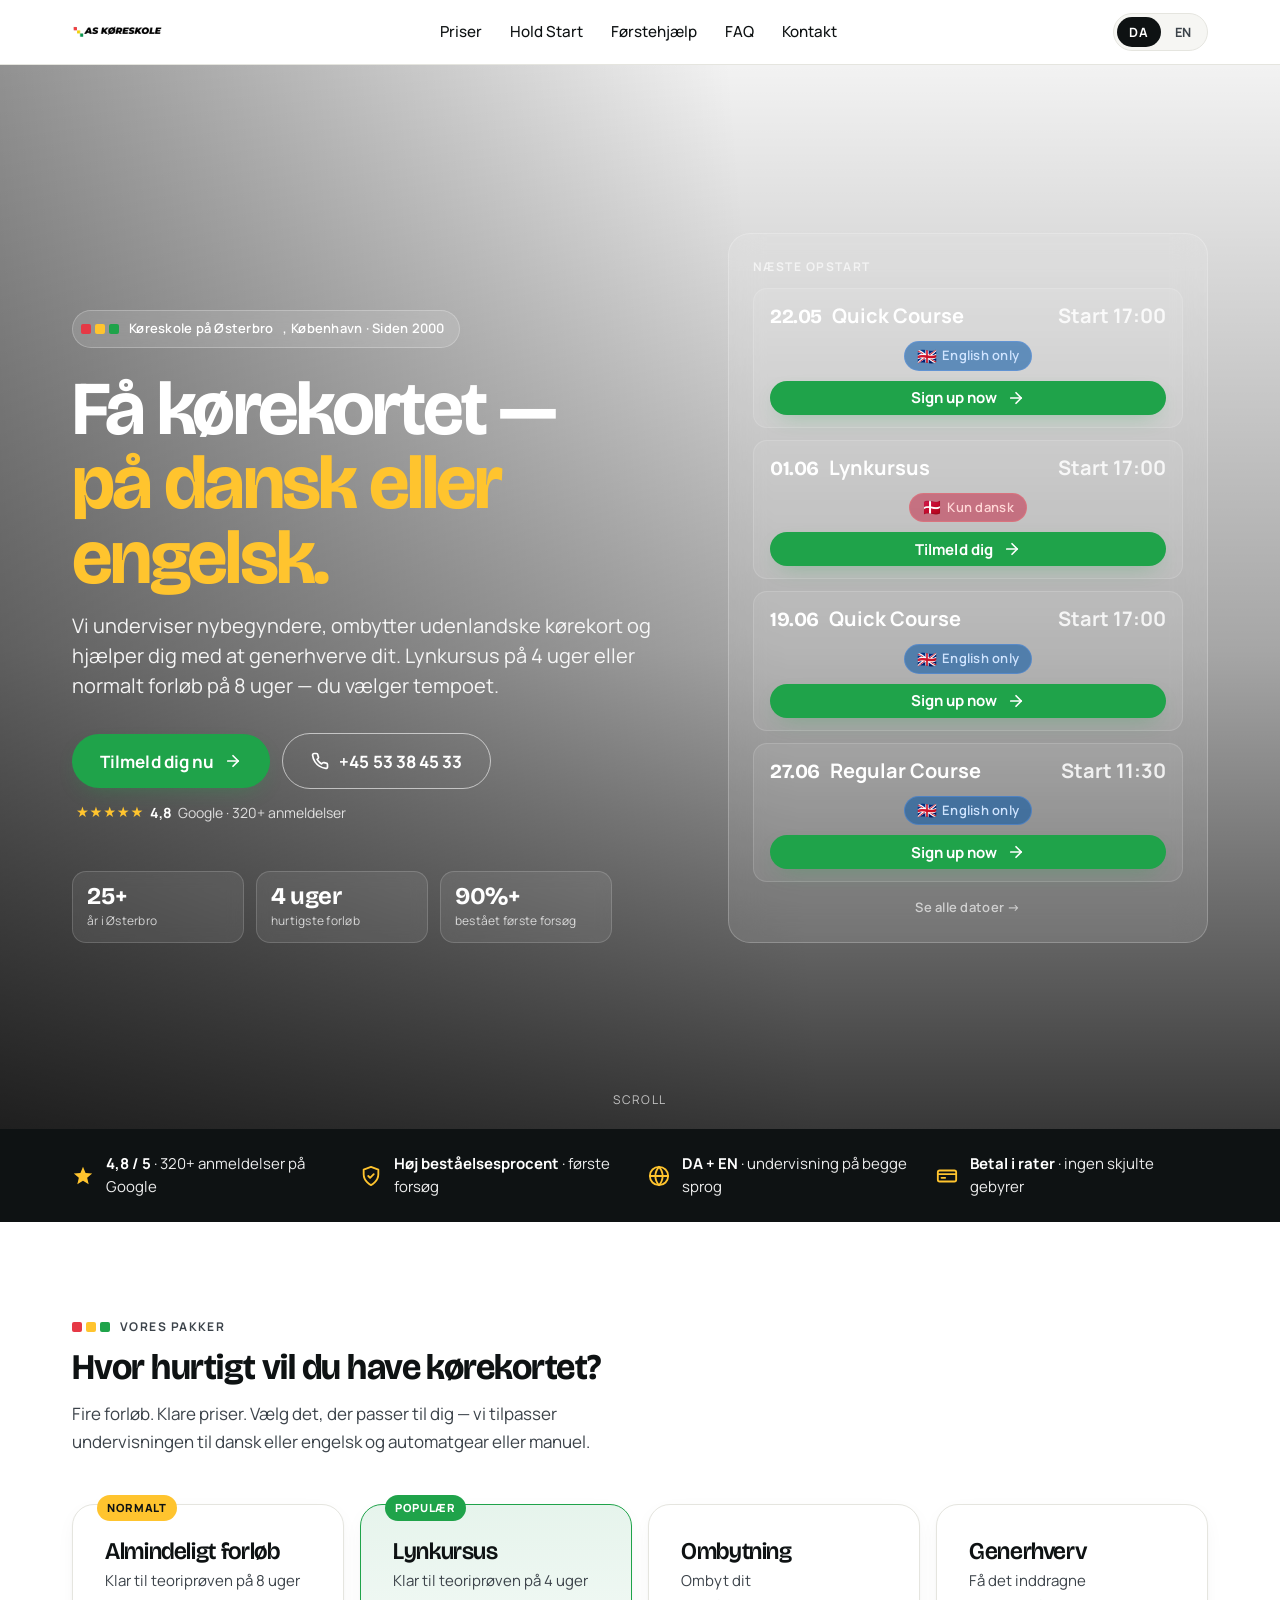
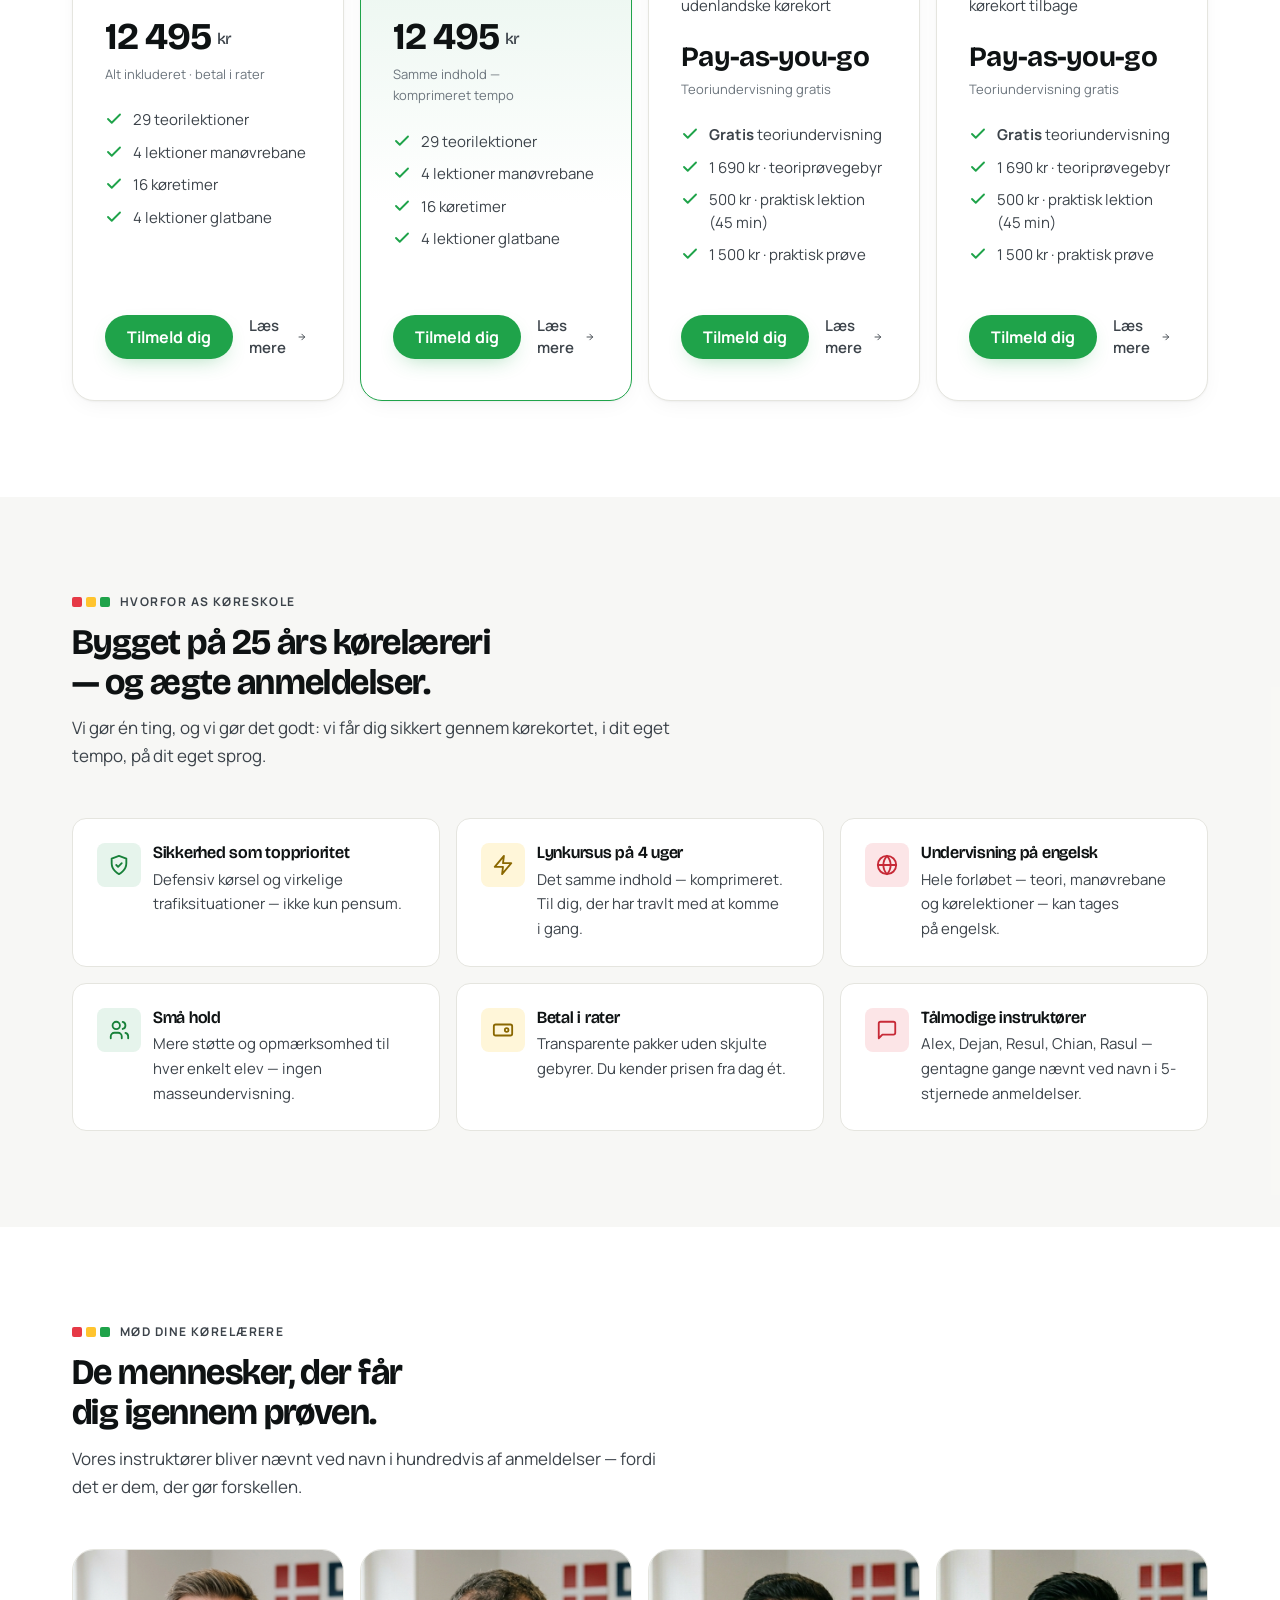
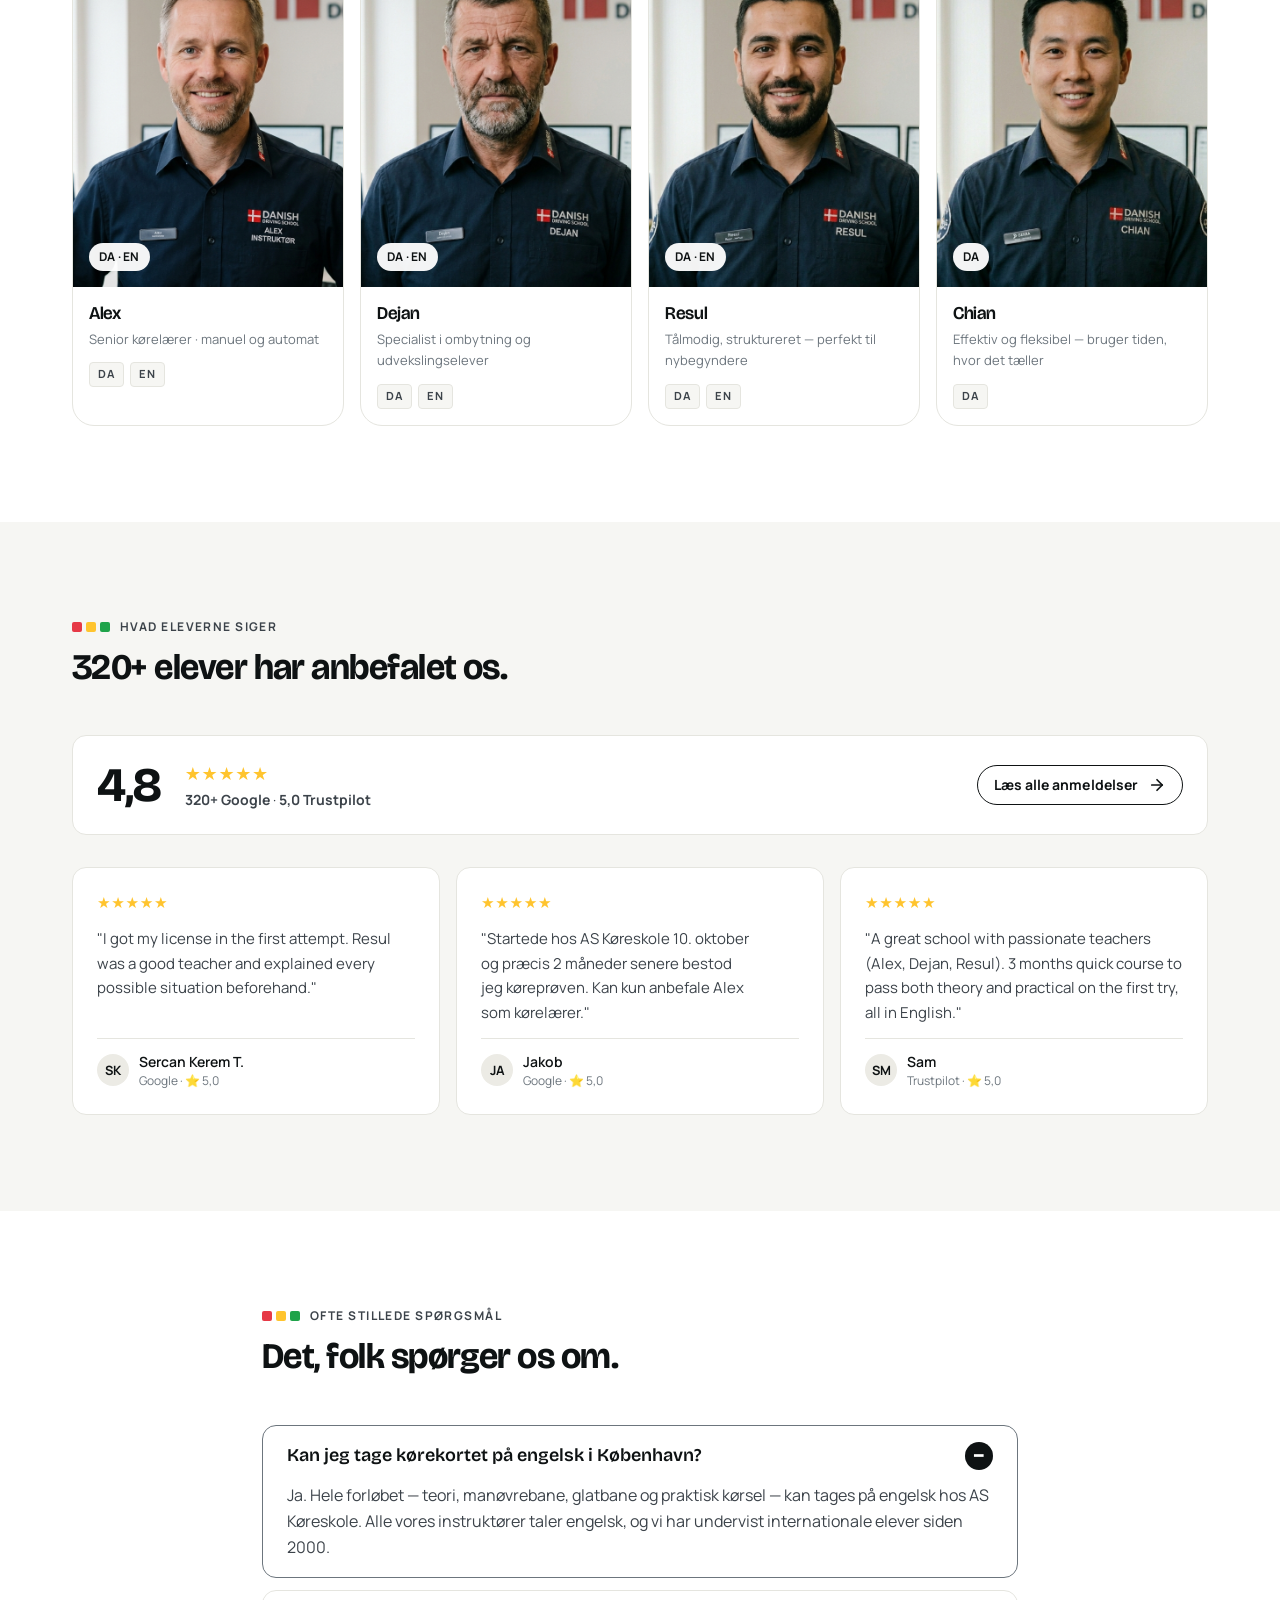
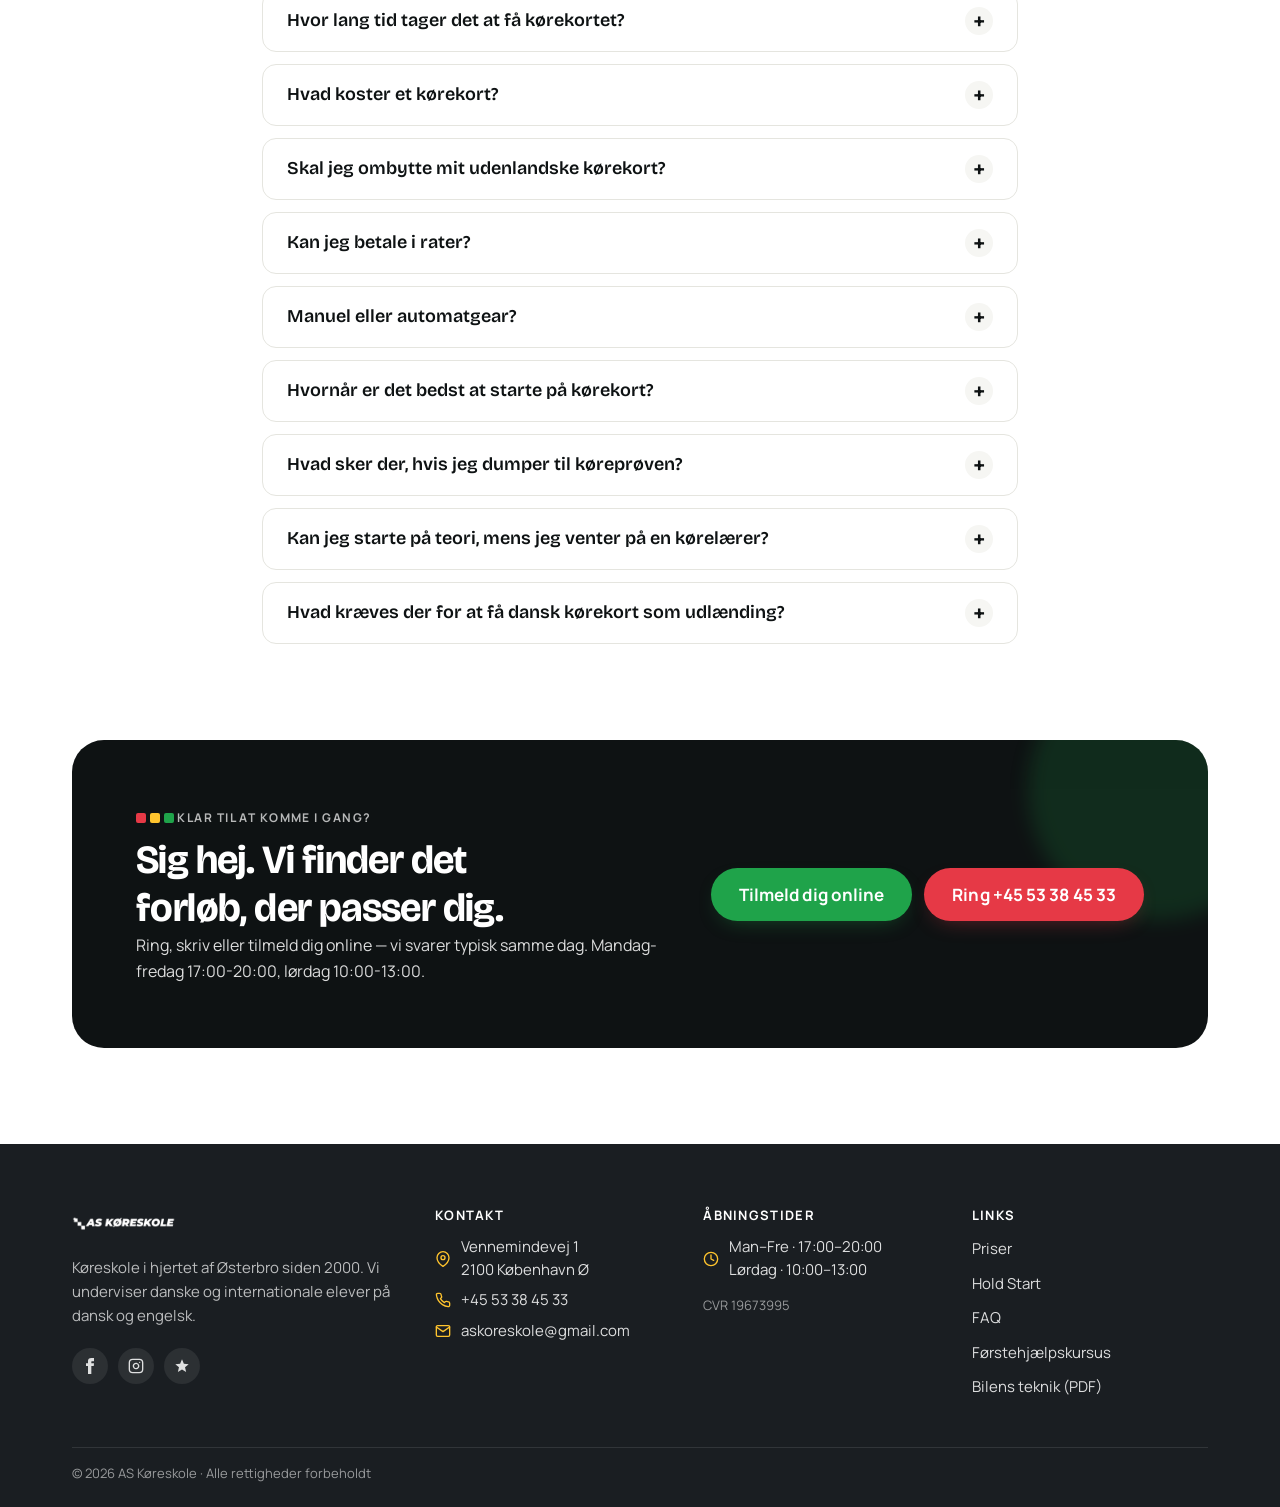
==== index.html @ bdbaa72d "Fix hero eyebrow overflow on mobile — truncate to Østerbro only" ====
<!doctype html>
<html lang="da">
<head>
<meta charset="utf-8" />
<meta name="viewport" content="width=device-width, initial-scale=1, viewport-fit=cover" />
<title>AS Køreskole — Køreskole på Østerbro · Kørekort på dansk og engelsk</title>
<meta name="description" content="Tag kørekort hos AS Køreskole i Østerbro, København. Undervisning på dansk og engelsk. Lynkursus 4 uger eller normal 8 uger. 4,8★ Google. Betal i rater." />
<meta name="theme-color" content="#1FA34A" />

<!-- hreflang — tells Google/AI which URL serves each language -->
<link rel="alternate" hreflang="da" href="https://askoreskole.dk/" />
<link rel="alternate" hreflang="en" href="https://askoreskole.dk/english/" />
<link rel="alternate" hreflang="x-default" href="https://askoreskole.dk/" />

<!-- Open Graph -->
<meta property="og:type" content="website" />
<meta property="og:locale" content="da_DK" />
<meta property="og:title" content="AS Køreskole — Køreskole på Østerbro · Kørekort på dansk og engelsk" />
<meta property="og:description" content="Få kørekortet med en af Københavns mest anbefalede køreskoler. Undervisning på dansk og engelsk." />
<meta property="og:image" content="assets/logo.png" />

<!-- Structured data — DrivingSchool / LocalBusiness for AI search & Google -->
<script type="application/ld+json">
{
  "@context": "https://schema.org",
  "@type": "DrivingSchool",
  "name": "AS Køreskole",
  "alternateName": ["AS Driving School", "AS Køreskole Copenhagen"],
  "description": "Driving school in Copenhagen offering driving licence courses in Danish and English. Regular and quick courses, foreign-licence exchange, and recovery.",
  "url": "https://askoreskole.dk/",
  "logo": "https://askoreskole.dk/wp-content/uploads/2025/02/AS-koereskole-logo-uden-ba.png",
  "telephone": "+45 53 38 45 33",
  "email": "askoreskole@gmail.com",
  "priceRange": "12 495 kr",
  "foundingDate": "2000",
  "areaServed": { "@type": "City", "name": "Copenhagen" },
  "availableLanguage": ["da", "en"],
  "address": {
    "@type": "PostalAddress",
    "streetAddress": "Vennemindevej 1",
    "addressLocality": "København Ø",
    "postalCode": "2100",
    "addressCountry": "DK"
  },
  "openingHoursSpecification": [
    { "@type": "OpeningHoursSpecification", "dayOfWeek": ["Monday","Tuesday","Wednesday","Thursday","Friday"], "opens": "17:00", "closes": "20:00" },
    { "@type": "OpeningHoursSpecification", "dayOfWeek": "Saturday", "opens": "10:00", "closes": "13:00" }
  ],
  "aggregateRating": { "@type": "AggregateRating", "ratingValue": "4.8", "reviewCount": "320" },
  "sameAs": [
    "https://www.facebook.com/@DrivngSchool",
    "https://www.instagram.com/askoreskolecph",
    "https://dk.trustpilot.com/review/www.askoreskole.dk"
  ]
}
</script>

<!-- FAQ structured data — great for AI search snippets -->
<script type="application/ld+json">
{
  "@context": "https://schema.org",
  "@type": "FAQPage",
  "mainEntity": [
    {
      "@type": "Question",
      "name": "Can I take driving lessons in English in Copenhagen?",
      "acceptedAnswer": { "@type": "Answer", "text": "Yes. AS Køreskole offers the full Danish driving licence course in English, including theory, manoeuvre track, on-road driving and slippery track. All instructors speak English." }
    },
    {
      "@type": "Question",
      "name": "How long does it take to get a Danish driving licence at AS Køreskole?",
      "acceptedAnswer": { "@type": "Answer", "text": "The regular course is 8 weeks. The quick course (Lynkursus) compresses the same content into 4 weeks. Both include 29 theory lessons, 4 closed-track lessons, 16 driving lessons and 4 slippery-track lessons." }
    },
    {
      "@type": "Question",
      "name": "How much does a driving licence cost in Copenhagen?",
      "acceptedAnswer": { "@type": "Answer", "text": "AS Køreskole's regular and quick courses are 12 495 kr. all-in, including all lessons, manoeuvre and slippery track. Foreign-licence exchange is pay-as-you-go: theory is free, the test fee is 1690 kr, and practical lessons are 500 kr each." }
    },
    {
      "@type": "Question",
      "name": "Do I need to exchange my foreign driving licence in Denmark?",
      "acceptedAnswer": { "@type": "Answer", "text": "If you live in Denmark you must exchange a non-EU/EEA driving licence to a Danish one. AS Køreskole handles the full process: free theory lessons, test administration, practical lessons and the test itself." }
    },
    {
      "@type": "Question",
      "name": "Can I pay in installments?",
      "acceptedAnswer": { "@type": "Answer", "text": "Yes. AS Køreskole offers transparent packages with no hidden fees and supports payment in installments to fit your budget." }
    },
    {
      "@type": "Question",
      "name": "When is the best time to start driving lessons in Denmark?",
      "acceptedAnswer": { "@type": "Answer", "text": "Low season is the best time. In summer there is less traffic, shorter waiting times for theory tests, and open spots on the quick course. In winter you compete with far fewer new students for test slots — and car insurance starts cheaper when you're not rushing to a recent exam. Sign up in July or January and you're typically done before others have even started." }
    },
    {
      "@type": "Question",
      "name": "What happens if I fail the driving test in Denmark?",
      "acceptedAnswer": { "@type": "Answer", "text": "It is more common than most people think — and it is not the end. You can retake the test, and AS Køreskole will help you identify exactly what went wrong so you are better prepared next time. There is no limit to how many times you can try." }
    },
    {
      "@type": "Question",
      "name": "Can I start theory while waiting for a driving instructor?",
      "acceptedAnswer": { "@type": "Answer", "text": "Yes. The theory part starts immediately — you do not need to wait for a specific instructor to have free slots. Many students use the waiting time to get ahead on theory so they are already prepared when practical driving begins." }
    },
    {
      "@type": "Question",
      "name": "What do I need to get a Danish driving licence as a foreigner?",
      "acceptedAnswer": { "@type": "Answer", "text": "You need a legal residence permit in Denmark and a valid ID. If you already hold a licence from a country outside the EU/EEA, you can usually take a shortened exchange test rather than a full course. EU/EEA licences are exchanged administratively — no test required. AS Køreskole will review your documents and find the fastest route for your specific situation." }
    }
  ]
}
</script>

<!-- Course structured data — improves rich results for individual course queries -->
<script type="application/ld+json">
[
  {
    "@context": "https://schema.org",
    "@type": "Course",
    "name": "Almindeligt kørekortsforløb",
    "alternateName": "Regular Driving Licence Course",
    "description": "Komplet kørekortsforløb på 8 uger. Inkluderer 29 teorilektioner, 4 manøvrebanetimer, 16 køretimer og 4 glatbanetimer. Undervisning på dansk eller engelsk.",
    "provider": { "@type": "DrivingSchool", "name": "AS Køreskole", "sameAs": "https://askoreskole.dk/" },
    "courseLanguage": ["da", "en"],
    "offers": { "@type": "Offer", "price": "12495", "priceCurrency": "DKK", "availability": "https://schema.org/InStock" },
    "educationalLevel": "Beginner",
    "hasCourseInstance": { "@type": "CourseInstance", "courseMode": "onsite", "location": { "@type": "Place", "name": "AS Køreskole", "address": { "@type": "PostalAddress", "streetAddress": "Vennemindevej 1", "addressLocality": "København Ø", "postalCode": "2100", "addressCountry": "DK" } } }
  },
  {
    "@context": "https://schema.org",
    "@type": "Course",
    "name": "Lynkursus",
    "alternateName": "Quick Driving Licence Course",
    "description": "Intensivt kørekortsforløb på 4 uger — samme indhold som det almindelige forløb, bare komprimeret. Perfekt hvis du hurtigt har brug for kørekortet.",
    "provider": { "@type": "DrivingSchool", "name": "AS Køreskole", "sameAs": "https://askoreskole.dk/" },
    "courseLanguage": ["da", "en"],
    "offers": { "@type": "Offer", "price": "12495", "priceCurrency": "DKK", "availability": "https://schema.org/InStock" },
    "educationalLevel": "Beginner"
  },
  {
    "@context": "https://schema.org",
    "@type": "Course",
    "name": "Ombytning — udenlandsk kørekort til dansk",
    "alternateName": "Foreign Driving Licence Exchange",
    "description": "Ombytte dit udenlandske (ikke-EU/EØS) kørekort til et dansk. Gratis teorilektioner, teoriprøve 1.690 kr., praktiske lektioner 500 kr./stk.",
    "provider": { "@type": "DrivingSchool", "name": "AS Køreskole", "sameAs": "https://askoreskole.dk/" },
    "courseLanguage": ["da", "en"],
    "offers": { "@type": "Offer", "price": "0", "priceCurrency": "DKK", "description": "Teori gratis — praktiske lektioner pay-as-you-go" }
  },
  {
    "@context": "https://schema.org",
    "@type": "Course",
    "name": "Generhverv — generhvervelse af kørekort",
    "alternateName": "Driving Licence Recovery",
    "description": "Hjælp til at generhverve et frakendt kørekort. Gratis teorilektioner, praktiske lektioner 500 kr./stk. Individuel tilrettelæggelse.",
    "provider": { "@type": "DrivingSchool", "name": "AS Køreskole", "sameAs": "https://askoreskole.dk/" },
    "courseLanguage": ["da", "en"],
    "offers": { "@type": "Offer", "price": "0", "priceCurrency": "DKK", "description": "Teori gratis — praktiske lektioner pay-as-you-go" }
  }
]
</script>

<link rel="stylesheet" href="colors_and_type.css" />
<link rel="icon" type="image/png" href="assets/logo.png" />

<style>
  /* ---------- Reset bits ---------- */
  *, *::before, *::after { box-sizing: border-box; }
  html, body { margin: 0; padding: 0; }
  img, svg, video { display: block; max-width: 100%; }
  button { cursor: pointer; background: none; border: 0; padding: 0; color: inherit; }
  ul { list-style: none; padding: 0; margin: 0; }

  body {
    background: var(--paper);
    color: var(--ink);
    overflow-x: hidden;
  }

  /* ---------- Layout ---------- */
  .container {
    width: 100%;
    max-width: var(--maxw-content);
    margin: 0 auto;
    padding-left: var(--gutter);
    padding-right: var(--gutter);
  }

  /* ============================================================
     HEADER
     ============================================================ */
  .site-header {
    position: sticky;
    top: 0;
    z-index: 50;
    background: rgba(255,255,255,0.92);
    backdrop-filter: saturate(150%) blur(12px);
    -webkit-backdrop-filter: saturate(150%) blur(12px);
    border-bottom: 1px solid var(--line);
  }
  .header-row {
    display: flex;
    align-items: center;
    justify-content: space-between;
    height: var(--header-h);
    gap: var(--s-4);
  }
  .brand { display: inline-flex; align-items: center; gap: 10px; text-decoration: none; }
  .brand img { height: 28px; width: auto; }
  .brand-sr { position: absolute; left: -10000px; }

  .nav-desktop {
    display: none;
    gap: var(--s-5);
  }
  .nav-desktop a {
    color: var(--ink);
    font-weight: 500;
    font-size: 0.95rem;
    text-decoration: none;
    padding: 6px 2px;
    position: relative;
  }
  .nav-desktop a:hover { color: var(--go-strong); }
  .nav-desktop a[aria-current="page"]::after {
    content: ""; position: absolute; left: 0; right: 0; bottom: -2px;
    height: 3px; border-radius: 2px; background: var(--go);
  }

  .header-actions {
    display: flex;
    align-items: center;
    gap: var(--s-3);
  }

  /* Language toggle — TWO pills, not a dropdown */
  .lang-toggle {
    display: inline-flex;
    padding: 3px;
    background: var(--paper-2);
    border: 1px solid var(--line);
    border-radius: var(--r-pill);
    gap: 2px;
  }
  .lang-toggle button {
    font-family: var(--font-text);
    font-weight: 700;
    font-size: 0.8rem;
    letter-spacing: 0.05em;
    padding: 6px 12px;
    border-radius: var(--r-pill);
    color: var(--ink-2);
    transition: background var(--dur-fast) var(--ease-in-out), color var(--dur-fast) var(--ease-in-out);
  }
  .lang-toggle button[aria-pressed="true"] {
    background: var(--ink);
    color: var(--paper);
  }
  .lang-toggle button:hover[aria-pressed="false"] { color: var(--ink); }

  .menu-btn {
    width: 40px; height: 40px;
    border-radius: var(--r-sm);
    display: inline-flex;
    align-items: center;
    justify-content: center;
    color: var(--ink);
  }
  .menu-btn:hover { background: var(--paper-2); }

  /* ============================================================
     BUTTONS
     ============================================================ */
  .btn {
    display: inline-flex;
    align-items: center;
    justify-content: center;
    gap: 10px;
    font-family: var(--font-text);
    font-weight: 700;
    font-size: 1rem;
    letter-spacing: 0.005em;
    padding: 14px 22px;
    border-radius: var(--r-pill);
    text-decoration: none;
    transition: transform var(--dur-fast) var(--ease-out-quart),
                background var(--dur-fast) var(--ease-in-out),
                box-shadow var(--dur-fast) var(--ease-in-out),
                color var(--dur-fast) var(--ease-in-out);
    white-space: nowrap;
    line-height: 1;
  }
  .btn:active { transform: scale(0.98); }

  .btn-go {
    background: var(--go);
    color: white;
    box-shadow: var(--shadow-pop);
  }
  .btn-go:hover { background: var(--go-strong); box-shadow: var(--shadow-pop-lg); }

  .btn-caution {
    background: var(--caution);
    color: var(--ink);
  }
  .btn-caution:hover { background: var(--caution-strong); }

  .btn-stop {
    background: var(--stop);
    color: white;
    box-shadow: var(--shadow-pop-red);
  }
  .btn-stop:hover { background: var(--stop-strong); }

  .btn-ghost {
    background: transparent;
    color: var(--ink);
    border: 1.5px solid var(--ink);
  }
  .btn-ghost:hover { background: var(--ink); color: var(--paper); }

  .btn-lg { padding: 18px 28px; font-size: 1.0625rem; }
  .btn-sm { padding: 10px 16px; font-size: 0.875rem; }
  .btn-block { width: 100%; }

  .btn .icon { width: 18px; height: 18px; stroke-width: 2.25; }

  /* ============================================================
     HERO — full-bleed video, mobile-first, CTA prominent
     ============================================================ */
  .hero {
    position: relative;
    isolation: isolate;
    min-height: 92vh;
    color: white;
    overflow: hidden;
  }
  .hero-video, .hero-overlay {
    position: absolute; inset: 0;
    width: 100%; height: 100%;
  }
  .hero-video {
    object-fit: cover;
    z-index: -2;
  }
  .hero-overlay {
    z-index: -1;
    background:
      linear-gradient(180deg, rgba(0,0,0,0.05) 0%, rgba(0,0,0,0.35) 55%, rgba(0,0,0,0.78) 100%),
      linear-gradient(85deg, rgba(0,0,0,0.45) 0%, rgba(0,0,0,0.0) 60%);
  }
  .hero-inner {
    position: relative;
    padding-top: clamp(48px, 8vh, 96px);
    padding-bottom: clamp(100px, 12vh, 140px);
    display: flex;
    flex-direction: column;
    justify-content: center;
    min-height: 92vh;
    gap: var(--s-5);
  }
  /* Mobile: start card first, then hero text */
  .hero-left  { display: flex; flex-direction: column; order: 0; min-width: 0; }
  .start-card { order: 1; }

  /* ============================================================
     NEXT START DATES CARD
     ============================================================ */
  .start-card {
    background: rgba(255,255,255,0.10);
    backdrop-filter: blur(16px);
    -webkit-backdrop-filter: blur(16px);
    border: 1px solid rgba(255,255,255,0.22);
    border-radius: var(--r-lg);
    padding: var(--s-5);
    width: 100%;
    display: flex;
    flex-direction: column;
    gap: var(--s-3);
  }
  .start-card-heading {
    font-family: var(--font-text);
    font-size: 0.75rem;
    font-weight: 700;
    letter-spacing: var(--tracking-cap);
    text-transform: uppercase;
    color: rgba(255,255,255,0.65);
    flex-shrink: 0;
  }
  .start-card-footer {
    flex-shrink: 0;
    text-align: center;
  }
  .start-card-footer a {
    font-size: 0.8125rem;
    font-weight: 600;
    color: rgba(255,255,255,0.65);
    text-decoration: none;
    letter-spacing: 0.02em;
  }
  .start-card-footer a:hover { color: white; }
  .start-entries { display: flex; flex-direction: column; gap: var(--s-3); }
  .start-entry {
    display: flex;
    flex-direction: column;
    gap: 8px;
    padding: 12px var(--s-4);
    background: rgba(255,255,255,0.08);
    border: 1px solid rgba(255,255,255,0.14);
    border-radius: var(--r-md);
  }
  .start-entry-top {
    display: flex;
    align-items: center;
    gap: 10px;
    flex-wrap: nowrap;
  }
  .start-date {
    font-family: var(--font-display);
    font-size: 1rem;
    font-weight: 700;
    letter-spacing: -0.02em;
    color: white;
    line-height: 1;
    white-space: nowrap;
    flex-shrink: 0;
  }
  .start-type {
    font-size: 1rem;
    font-weight: 700;
    color: white;
    white-space: nowrap;
    flex-shrink: 0;
  }
  .start-entry-time {
    font-size: 1rem;
    font-weight: 700;
    color: rgba(255,255,255,0.85);
    white-space: nowrap;
    margin-left: auto;
  }
  .start-entry-lang {
    display: flex;
    justify-content: center;
    margin: 2px 0;
  }
  .start-meta { display: none; }
  .start-date-block { display: contents; }
  .start-lang-badge {
    display: inline-flex;
    align-items: center;
    gap: 5px;
    font-size: 0.8125rem;
    font-weight: 600;
    letter-spacing: 0.02em;
    padding: 4px 12px;
    border-radius: var(--r-pill);
    width: max-content;
    white-space: nowrap;
  }
  .start-lang-badge.en {
    background: rgba(0,82,165,0.55);
    color: #d0e4ff;
    border: 1px solid rgba(100,160,255,0.35);
  }
  .start-lang-badge.da {
    background: rgba(198,12,48,0.45);
    color: #ffd6d6;
    border: 1px solid rgba(255,120,120,0.35);
  }
  .start-flag { font-size: 1rem; line-height: 1; }
  .start-entry .btn-go {
    width: 100%;
    padding: 8px 16px;
    font-size: 0.9375rem;
  }
  .start-divider {
    height: 1px;
    background: rgba(255,255,255,0.12);
  }

  .hero-eyebrow {
    display: inline-flex;
    align-items: center;
    gap: 10px;
    padding: 8px 14px 8px 8px;
    background: rgba(255,255,255,0.12);
    border: 1px solid rgba(255,255,255,0.25);
    border-radius: var(--r-pill);
    font-size: 0.8125rem;
    font-weight: 600;
    letter-spacing: 0.02em;
    width: max-content;
    color: white;
    backdrop-filter: blur(8px);
    margin-bottom: var(--s-5);
  }
  .hero-eyebrow .tri-light { transform: translateY(0); }
  .eyebrow-extra { display: none; }

  .hero h1 {
    font-family: var(--font-display);
    font-size: var(--t-display);
    line-height: 0.98;
    letter-spacing: -0.035em;
    font-weight: 700;
    color: white;
    margin: 0 0 var(--s-4);
    max-width: 18ch;
    text-wrap: balance;
  }
  .hero h1 .accent { color: var(--caution); }
  .hero p.lead {
    font-size: var(--t-lead);
    line-height: 1.5;
    color: rgba(255,255,255,0.92);
    max-width: 52ch;
    margin: 0 0 var(--s-6);
  }

  .hero-cta-row {
    display: flex;
    flex-wrap: wrap;
    gap: var(--s-3);
    align-items: center;
  }
  .hero-cta-row .meta {
    margin-left: 4px;
    color: rgba(255,255,255,0.8);
    font-size: 0.875rem;
    display: inline-flex;
    align-items: center;
    gap: 6px;
  }
  .hero-stars { color: var(--caution); font-size: 0.9rem; letter-spacing: 0.05em; }

  .hero-stats {
    margin-top: var(--s-7);
    display: grid;
    grid-template-columns: repeat(3, 1fr);
    gap: var(--s-3);
    max-width: 540px;
  }
  .hero-stats .stat {
    background: rgba(255,255,255,0.08);
    border: 1px solid rgba(255,255,255,0.16);
    border-radius: var(--r-md);
    padding: 12px 14px;
    backdrop-filter: blur(8px);
  }
  .hero-stats .num {
    font-family: var(--font-display);
    font-weight: 700;
    font-size: 1.5rem;
    line-height: 1;
    letter-spacing: -0.02em;
    color: white;
  }
  .hero-stats .lbl {
    font-size: 0.75rem;
    color: rgba(255,255,255,0.75);
    margin-top: 4px;
    letter-spacing: 0.02em;
  }

  .scroll-hint {
    position: absolute;
    left: 50%;
    bottom: 20px;
    transform: translateX(-50%);
    color: rgba(255,255,255,0.7);
    font-size: 0.75rem;
    letter-spacing: var(--tracking-cap);
    text-transform: uppercase;
    animation: hint 2.5s var(--ease-in-out) infinite;
    display: none;
  }
  @keyframes hint {
    0%,100% { transform: translate(-50%, 0); opacity: 0.7; }
    50%     { transform: translate(-50%, 6px); opacity: 1; }
  }

  /* ============================================================
     SECTIONS
     ============================================================ */
  section { padding: var(--s-9) 0; }
  section.tight { padding: var(--s-8) 0; }
  section.section-paper-2 { background: var(--paper-2); }

  /* Why-us section — video background with paper-2 overlay */
  .why-section {
    position: relative;
    overflow: hidden;
  }
  .why-section-video {
    position: absolute;
    inset: 0;
    width: 100%; height: 100%;
    object-fit: cover;
    z-index: 0;
  }
  .why-section-overlay {
    position: absolute;
    inset: 0;
    background: rgba(246, 246, 243, 0.82);
    z-index: 1;
  }
  .why-section > .container {
    position: relative;
    z-index: 2;
  }

  .section-head {
    display: flex;
    flex-direction: column;
    gap: var(--s-3);
    margin-bottom: var(--s-7);
    max-width: 60ch;
  }
  .section-head .eyebrow { display: inline-flex; align-items: center; gap: 10px; }
  .section-head h2 { font-size: var(--t-h2); line-height: 1.1; }
  .section-head p { color: var(--ink-2); font-size: 1.0625rem; }

  /* ============================================================
     VALUE PROPS / TRUST STRIP (right after hero)
     ============================================================ */
  .trust-strip {
    padding: var(--s-5) 0;
    background: var(--ink);
    color: white;
  }
  .trust-row {
    display: grid;
    grid-template-columns: 1fr;
    gap: var(--s-4);
    align-items: center;
  }
  .trust-cell {
    display: flex;
    gap: var(--s-3);
    align-items: center;
    color: rgba(255,255,255,0.92);
    font-size: 0.9375rem;
  }
  .trust-cell svg { color: var(--caution); width: 22px; height: 22px; flex: none; }
  .trust-cell .stars { color: var(--caution); }
  .trust-cell strong { color: white; font-weight: 700; }

  /* ============================================================
     COURSES (pricing cards)
     ============================================================ */
  .courses-grid {
    display: grid;
    grid-template-columns: 1fr;
    gap: var(--s-4);
  }
  .course-card {
    background: var(--paper);
    border: 1px solid var(--line);
    border-radius: var(--r-lg);
    padding: var(--s-6);
    min-width: 0;  /* allow grid 1fr columns to actually shrink */
    display: flex;
    flex-direction: column;
    box-shadow: var(--shadow-card);
    position: relative;
    transition: box-shadow var(--dur-base) var(--ease-out-quart),
                transform var(--dur-base) var(--ease-out-quart);
  }
  .course-card:hover { box-shadow: var(--shadow-card-lg); transform: translateY(-2px); }
  .course-card.featured { border-color: var(--go); background: linear-gradient(180deg, var(--go-soft) 0%, var(--paper) 60%); }

  .course-card .badge {
    position: absolute;
    top: -10px; left: 24px;
    padding: 5px 10px;
    border-radius: var(--r-pill);
    font-size: 0.7rem;
    font-weight: 800;
    letter-spacing: 0.08em;
    text-transform: uppercase;
  }
  .badge-go      { background: var(--go); color: white; }
  .badge-caution { background: var(--caution); color: var(--ink); }
  .badge-stop    { background: var(--stop); color: white; }

  .course-card h3 { font-size: 1.5rem; margin-bottom: 4px; }
  .course-card .sub { color: var(--ink-2); font-size: 0.9375rem; }
  .course-card .price {
    font-family: var(--font-display);
    font-size: clamp(1.875rem, 1.4rem + 1.2vw, 2.5rem);
    font-weight: 700;
    line-height: 1;
    letter-spacing: -0.025em;
    margin: var(--s-5) 0 var(--s-2);
  }
  .course-card .price .kr { font-size: 1rem; color: var(--ink-2); margin-left: 6px; vertical-align: middle; font-weight: 500; }
  .course-card .price-meta { font-size: 0.8125rem; color: var(--ink-3); }
  .course-card ul.includes {
    margin: var(--s-5) 0;
    display: grid;
    gap: 10px;
  }
  .course-card ul.includes li {
    display: flex;
    gap: 10px;
    align-items: flex-start;
    font-size: 0.9375rem;
    color: var(--ink-2);
  }
  .course-card ul.includes li svg { color: var(--go); width: 18px; height: 18px; flex: none; margin-top: 1px; }
  .course-card .actions {
    margin-top: auto;       /* push to bottom — aligns across cards of different content heights */
    padding-top: var(--s-4);
    display: flex;
    gap: var(--s-3);
    flex-direction: column;
    align-items: stretch;
  }
  .course-card .actions .btn-go { width: 100%; }
  /* Secondary action: text link with arrow — lighter than a full pill */
  .course-card .actions .link {
    display: inline-flex;
    align-items: center;
    justify-content: center;
    gap: 6px;
    font-family: var(--font-text);
    font-weight: 600;
    font-size: 0.9375rem;
    color: var(--ink-2);
    text-decoration: none;
    padding: 8px 4px;
    transition: color var(--dur-fast) var(--ease-in-out);
  }
  .course-card .actions .link svg { width: 16px; height: 16px; transition: transform var(--dur-fast) var(--ease-out-quart); }
  .course-card .actions .link:hover { color: var(--ink); }
  .course-card .actions .link:hover svg { transform: translateX(2px); }

  /* ============================================================
     WHY US (icon list)
     ============================================================ */
  .why-grid {
    display: grid;
    grid-template-columns: 1fr;
    gap: var(--s-4);
  }
  .why-card {
    background: var(--paper);
    border: 1px solid var(--line);
    border-radius: var(--r-md);
    padding: var(--s-5);
    display: flex;
    gap: var(--s-3);
    align-items: flex-start;
    transition: border-color var(--dur-base) var(--ease-in-out), box-shadow var(--dur-base) var(--ease-in-out);
  }
  .why-card:hover { border-color: var(--line-strong); box-shadow: var(--shadow-card); }
  .why-icon {
    flex: none;
    width: 44px; height: 44px;
    border-radius: var(--r-sm);
    background: var(--go-soft);
    color: var(--go-strong);
    display: inline-flex;
    align-items: center;
    justify-content: center;
  }
  .why-icon.c-caution { background: var(--caution-soft); color: #8A6700; }
  .why-icon.c-stop    { background: var(--stop-soft);    color: var(--stop-strong); }
  .why-icon svg { width: 22px; height: 22px; }

  .why-card h3 { font-size: 1.0625rem; margin-bottom: 4px; }
  .why-card p  { font-size: 0.9375rem; color: var(--ink-2); }

  /* ============================================================
     INSTRUCTORS (named — high-trust signal)
     ============================================================ */
  .instructors {
    display: grid;
    grid-template-columns: 1fr;
    gap: var(--s-4);
  }
  .instructor {
    border: 1px solid var(--line);
    border-radius: var(--r-lg);
    overflow: hidden;
    background: var(--paper);
    transition: box-shadow var(--dur-base) var(--ease-out-quart), transform var(--dur-base) var(--ease-out-quart);
  }
  .instructor:hover { box-shadow: var(--shadow-card-lg); transform: translateY(-2px); }
  .instructor .photo {
    aspect-ratio: 4/5;
    background: linear-gradient(135deg, var(--paper-3), var(--paper-2));
    position: relative;
    display: flex; align-items: flex-end; justify-content: flex-start;
    padding: var(--s-4);
    overflow: hidden;
  }
  /* Solid-color placeholder portraits — each instructor gets a unique tint */
  .instructor[data-tint="green"]  .photo { background: linear-gradient(135deg, #0F6E33, #1FA34A); }
  .instructor[data-tint="amber"]  .photo { background: linear-gradient(135deg, #8A6700, #FFC42E); }
  .instructor[data-tint="red"]    .photo { background: linear-gradient(135deg, #8A1E27, #E63946); }
  .instructor[data-tint="ink"]    .photo { background: linear-gradient(135deg, #0E1213, #3A4047); }
  .photo .initials {
    font-family: var(--font-display);
    font-size: 5rem;
    font-weight: 700;
    color: rgba(255,255,255,0.92);
    letter-spacing: -0.03em;
    line-height: 1;
    position: absolute;
    top: 50%; left: 50%;
    transform: translate(-50%, -50%);
  }
  .photo .photo-tag {
    position: relative; z-index: 1;
    background: rgba(255,255,255,0.95);
    color: var(--ink);
    padding: 5px 10px;
    border-radius: var(--r-pill);
    font-size: 0.75rem;
    font-weight: 700;
    letter-spacing: 0.02em;
    display: inline-flex;
    align-items: center;
    gap: 6px;
  }
  .instructor .body { padding: var(--s-4); }
  .instructor h3 { font-size: 1.125rem; margin-bottom: 4px; }
  .instructor .role { font-size: 0.8125rem; color: var(--ink-3); margin-bottom: var(--s-3); }
  .instructor .langs { display: flex; gap: 6px; }
  .lang-flag {
    font-size: 0.7rem;
    font-weight: 700;
    letter-spacing: 0.06em;
    padding: 3px 8px;
    border-radius: var(--r-xs);
    background: var(--paper-2);
    border: 1px solid var(--line);
    color: var(--ink-2);
  }

  /* ============================================================
     FAQ — accordion, with proper schema-friendly markup
     ============================================================ */
  .faq-list {
    display: grid;
    gap: var(--s-3);
  }
  details.faq {
    background: var(--paper);
    border: 1px solid var(--line);
    border-radius: var(--r-md);
    padding: var(--s-4) var(--s-5);
    transition: border-color var(--dur-base) var(--ease-in-out);
  }
  details.faq[open] { border-color: var(--ink-3); }
  details.faq summary {
    list-style: none;
    cursor: pointer;
    font-family: var(--font-display);
    font-size: 1.125rem;
    font-weight: 600;
    color: var(--ink);
    display: flex;
    align-items: center;
    justify-content: space-between;
    gap: var(--s-3);
  }
  details.faq summary::-webkit-details-marker { display: none; }
  details.faq summary::after {
    content: "+";
    font-family: var(--font-display);
    font-size: 1.5rem;
    width: 28px; height: 28px;
    display: inline-flex; align-items: center; justify-content: center;
    border-radius: 50%;
    background: var(--paper-2);
    color: var(--ink);
    transition: transform var(--dur-base) var(--ease-out-quart), background var(--dur-fast) var(--ease-in-out);
    flex: none;
  }
  details.faq[open] summary::after { content: "−"; background: var(--ink); color: white; transform: rotate(180deg); }
  details.faq .a { margin-top: var(--s-3); color: var(--ink-2); line-height: var(--lh-relaxed); }

  /* ============================================================
     REVIEWS strip
     ============================================================ */
  .review-rail {
    display: grid;
    grid-template-columns: 1fr;
    gap: var(--s-4);
  }
  .review {
    background: var(--paper);
    border: 1px solid var(--line);
    border-radius: var(--r-md);
    padding: var(--s-5);
    display: flex; flex-direction: column;
    gap: var(--s-3);
  }
  .review .stars { color: var(--caution); font-size: 0.95rem; letter-spacing: 0.04em; }
  .review p { font-size: 0.9375rem; color: var(--ink-2); }
  .review footer {
    margin-top: auto;
    display: flex; align-items: center; gap: 10px;
    padding-top: var(--s-3);
    border-top: 1px solid var(--line);
  }
  .review .avatar {
    width: 32px; height: 32px;
    border-radius: 50%;
    background: var(--paper-3);
    color: var(--ink);
    display: inline-flex; align-items: center; justify-content: center;
    font-weight: 700; font-size: 0.8rem;
    flex: none;
  }
  .review .name { font-weight: 600; font-size: 0.875rem; color: var(--ink); }
  .review .src  { font-size: 0.75rem; color: var(--ink-3); }

  /* Rating big-stat block */
  .rating-block {
    display: flex; align-items: center; gap: var(--s-5);
    flex-wrap: wrap;
    padding: var(--s-5);
    background: var(--paper);
    border: 1px solid var(--line);
    border-radius: var(--r-md);
    margin-bottom: var(--s-6);
  }
  .rating-block .score {
    font-family: var(--font-display);
    font-size: 3rem;
    font-weight: 700;
    color: var(--ink);
    line-height: 1;
    letter-spacing: -0.03em;
  }
  .rating-block .meta { display: flex; flex-direction: column; gap: 2px; }
  .rating-block .meta .stars { color: var(--caution); font-size: 1.125rem; letter-spacing: 0.04em; }
  .rating-block .meta .label { font-size: 0.875rem; color: var(--ink-2); }

  /* ============================================================
     CTA banner
     ============================================================ */
  .cta-banner {
    background: var(--ink);
    color: white;
    border-radius: var(--r-xl);
    padding: var(--s-7);
    display: grid;
    gap: var(--s-5);
    position: relative;
    overflow: hidden;
  }
  .cta-banner::before {
    content: "";
    position: absolute; right: -80px; top: -80px;
    width: 260px; height: 260px;
    background: var(--go);
    border-radius: 50%;
    opacity: 0.18;
    filter: blur(10px);
  }
  .cta-banner h2 { color: white; font-size: clamp(1.75rem, 1.4rem + 1.4vw, 2.5rem); position: relative; }
  .cta-banner p  { color: rgba(255,255,255,0.85); max-width: 56ch; position: relative; }
  .cta-banner .actions { display: flex; flex-wrap: wrap; gap: var(--s-3); position: relative; }

  /* ============================================================
     FOOTER
     ============================================================ */
  .site-footer {
    background: var(--asphalt);
    color: rgba(255,255,255,0.85);
    padding: var(--s-8) 0 var(--s-5);
  }
  .footer-grid {
    display: grid;
    grid-template-columns: 1fr;
    gap: var(--s-6);
  }
  .footer-col h4 {
    color: white;
    font-size: 0.8125rem;
    letter-spacing: 0.1em;
    text-transform: uppercase;
    margin-bottom: var(--s-3);
    font-family: var(--font-text);
    font-weight: 700;
  }
  .footer-col a {
    color: rgba(255,255,255,0.85);
    text-decoration: none;
    font-size: 0.9375rem;
  }
  .footer-col a:hover { color: var(--caution); }
  .footer-col li + li { margin-top: 10px; }
  .footer-col .contact-line { display: flex; gap: 10px; align-items: center; margin-bottom: 8px; font-size: 0.9375rem; }
  .footer-col .contact-line svg { width: 16px; height: 16px; color: var(--caution); flex: none; }
  .footer-bottom {
    margin-top: var(--s-7);
    padding-top: var(--s-4);
    border-top: 1px solid rgba(255,255,255,0.1);
    display: flex; flex-direction: column; gap: var(--s-3);
    align-items: flex-start;
    font-size: 0.8125rem;
    color: rgba(255,255,255,0.55);
  }
  .footer-bottom a { color: rgba(255,255,255,0.85); }
  .socials { display: flex; gap: 10px; }
  .socials a {
    width: 36px; height: 36px;
    border-radius: 50%;
    background: rgba(255,255,255,0.08);
    display: inline-flex; align-items: center; justify-content: center;
  }
  .socials a:hover { background: var(--caution); color: var(--ink); }
  .socials svg { width: 16px; height: 16px; }

  /* ============================================================
     STICKY MOBILE CTA BAR — the key mobile UX upgrade
     ============================================================ */
  .mobile-cta {
    position: fixed;
    bottom: 0; left: 0; right: 0;
    z-index: 60;
    background: rgba(255,255,255,0.92);
    backdrop-filter: saturate(160%) blur(14px);
    -webkit-backdrop-filter: saturate(160%) blur(14px);
    border-top: 1px solid var(--line);
    padding: 10px var(--gutter) calc(10px + env(safe-area-inset-bottom));
    display: grid;
    grid-template-columns: auto auto 1fr;
    gap: 8px;
    align-items: center;
  }
  .mobile-cta .icon-btn {
    width: 48px; height: 48px;
    border-radius: var(--r-pill);
    display: inline-flex;
    align-items: center;
    justify-content: center;
    color: white;
    flex: none;
  }
  .mobile-cta .icon-btn.call  { background: var(--stop); }
  .mobile-cta .icon-btn.write { background: var(--caution); color: var(--ink); }
  .mobile-cta .icon-btn:hover { filter: brightness(0.92); }
  .mobile-cta .icon-btn svg { width: 20px; height: 20px; }
  .mobile-cta .btn-go {
    height: 48px;
    padding: 0 18px;
    font-size: 0.9375rem;
  }

  /* ============================================================
     MOBILE DRAWER
     ============================================================ */
  .drawer {
    position: fixed;
    inset: 0;
    z-index: 100;
    visibility: hidden;
    pointer-events: none;
  }
  .drawer.open { visibility: visible; pointer-events: auto; }
  .drawer-backdrop {
    position: absolute; inset: 0;
    background: rgba(0,0,0,0.45);
    opacity: 0;
    transition: opacity var(--dur-base) var(--ease-in-out);
  }
  .drawer.open .drawer-backdrop { opacity: 1; }
  .drawer-panel {
    position: absolute;
    right: 0; top: 0; bottom: 0;
    width: min(360px, 88vw);
    background: var(--paper);
    transform: translateX(100%);
    transition: transform var(--dur-base) var(--ease-out-quart);
    display: flex; flex-direction: column;
    padding: var(--s-4);
    overflow-y: auto;
  }
  .drawer.open .drawer-panel { transform: translateX(0); }
  .drawer-head {
    display: flex; align-items: center; justify-content: space-between;
    margin-bottom: var(--s-4);
  }
  .drawer-nav { display: flex; flex-direction: column; gap: 2px; margin-bottom: var(--s-5); }
  .drawer-nav a {
    padding: 14px 12px;
    border-radius: var(--r-sm);
    text-decoration: none;
    color: var(--ink);
    font-weight: 600;
    font-size: 1.0625rem;
    display: flex; align-items: center; justify-content: space-between;
  }
  .drawer-nav a:hover { background: var(--paper-2); }
  .drawer-nav a svg { width: 18px; height: 18px; color: var(--ink-3); }
  .drawer-cta-stack { display: flex; flex-direction: column; gap: 10px; margin-top: auto; }

  /* ============================================================
     MEDIA QUERIES — progressive enhancement to larger screens
     ============================================================ */
  @media (min-width: 768px) {
    .eyebrow-extra { display: inline; }
    .scroll-hint { display: block; }
    .trust-row    { grid-template-columns: repeat(4, 1fr); }
    .courses-grid { grid-template-columns: repeat(2, 1fr); }
    .why-grid     { grid-template-columns: repeat(2, 1fr); }
    .instructors  { grid-template-columns: repeat(2, 1fr); }
    .review-rail  { grid-template-columns: repeat(2, 1fr); }
    .footer-grid  { grid-template-columns: 1.4fr 1fr 1fr 1fr; }
    .cta-banner   { grid-template-columns: 1.4fr auto; align-items: center; padding: var(--s-8); }
    .course-card .actions { flex-direction: row; align-items: center; justify-content: space-between; }
    .course-card .actions .btn-go { width: auto; flex: 1; }
  }

  @media (min-width: 1024px) {
    .nav-desktop { display: inline-flex; }
    .menu-btn    { display: none; }
    .mobile-cta  { display: none; }
    .hero-inner  {
      flex-direction: row;
      align-items: flex-end;
      justify-content: space-between;
      padding-bottom: clamp(80px, 10vh, 120px);
      gap: var(--s-7);
    }
    .hero-left  { flex: 1; max-width: 620px; order: 0; }
    .start-card { order: 1; flex-shrink: 0; width: 480px; max-width: 480px; }
    .start-entries { display: flex; flex-direction: column; gap: var(--s-3); }
    .start-date, .start-type, .start-entry-time { font-size: 1.25rem; }
    .why-grid    { grid-template-columns: repeat(3, 1fr); }
    .instructors { grid-template-columns: repeat(4, 1fr); }
    .review-rail { grid-template-columns: repeat(3, 1fr); }
  }
  /* 4-up pricing only above 1200px so 1280px viewports have room for the long Danish list items */
  @media (min-width: 1200px) {
    .courses-grid{ grid-template-columns: repeat(4, 1fr); }
  }

  /* Hide hero stats below very-narrow screens to keep room */
  @media (max-width: 360px) {
    .hero-stats { grid-template-columns: 1fr 1fr; }
    .hero-stats .stat:nth-child(3) { display: none; }
  }
</style>
</head>
<body data-screen-label="01 Homepage">

<!-- ============================================================
     HEADER
     ============================================================ -->
<header class="site-header">
  <div class="container header-row">
    <a class="brand" href="/" aria-label="AS Køreskole — forside">
      <img src="assets/logo.png" alt="AS Køreskole" />
    </a>

    <nav class="nav-desktop" aria-label="Hovednavigation">
      <a href="#priser" data-i18n="nav.prices">Priser</a>
      <a href="#start" data-i18n="nav.start">Hold Start</a>
      <a href="#foerstehjaelp" data-i18n="nav.firstaid">Førstehjælp</a>
      <a href="#faq" data-i18n="nav.faq">FAQ</a>
      <a href="#kontakt" data-i18n="nav.contact">Kontakt</a>
    </nav>

    <div class="header-actions">
      <div class="lang-toggle" role="group" aria-label="Sprog / Language">
        <button type="button" aria-pressed="true"  data-lang="da">DA</button>
        <button type="button" aria-pressed="false" data-lang="en">EN</button>
      </div>
      <a href="#tilmeld" class="btn btn-go btn-sm" style="display:none" id="header-cta">Tilmeld dig</a>
      <button type="button" class="menu-btn" aria-label="Åbn menu" id="open-menu">
        <svg viewBox="0 0 24 24" fill="none" stroke="currentColor" stroke-width="2" stroke-linecap="round" stroke-linejoin="round" width="22" height="22"><line x1="4" y1="7" x2="20" y2="7"/><line x1="4" y1="12" x2="20" y2="12"/><line x1="4" y1="17" x2="20" y2="17"/></svg>
      </button>
    </div>
  </div>
</header>

<!-- ============================================================
     HERO
     ============================================================ -->
<section class="hero" aria-labelledby="hero-title">
  <video class="hero-video"
         autoplay muted loop playsinline
         poster="assets/reference-current-site.png"
         src="https://webtec.dk/wp-content/uploads/2024/12/6034573_Woman_People_1280x720.mp4">
  </video>
  <div class="hero-overlay" aria-hidden="true"></div>

  <div class="container hero-inner">
    <div class="hero-left">
      <span class="hero-eyebrow">
        <span class="tri-light" aria-hidden="true"><i></i></span>
        Køreskole på Østerbro<span class="eyebrow-extra">, København &middot; Siden 2000</span>
      </span>

      <h1 id="hero-title" data-i18n="hero.title">
        Få kørekortet —<br/>
        <span class="accent">på dansk eller engelsk.</span>
      </h1>
      <p class="lead" data-i18n="hero.lead">
        Vi underviser nybegyndere, ombytter udenlandske kørekort og hjælper dig med
        at generhverve dit. Lynkursus på 4 uger eller normalt forløb på 8 uger —
        du vælger tempoet.
      </p>

      <div class="hero-cta-row">
        <a href="#tilmeld" class="btn btn-go btn-lg" data-i18n="hero.primary">
          Tilmeld dig nu
          <svg class="icon" viewBox="0 0 24 24" fill="none" stroke="currentColor" stroke-width="2.25" stroke-linecap="round" stroke-linejoin="round"><path d="M5 12h14"/><path d="m12 5 7 7-7 7"/></svg>
        </a>
        <a href="tel:+4553384533" class="btn btn-ghost btn-lg" style="color:white;border-color:rgba(255,255,255,0.6)" data-i18n="hero.secondary">
          <svg class="icon" viewBox="0 0 24 24" fill="none" stroke="currentColor" stroke-width="2.25" stroke-linecap="round" stroke-linejoin="round"><path d="M22 16.92v3a2 2 0 0 1-2.18 2 19.79 19.79 0 0 1-8.63-3.07 19.5 19.5 0 0 1-6-6 19.79 19.79 0 0 1-3.07-8.67A2 2 0 0 1 4.11 2h3a2 2 0 0 1 2 1.72c.13.96.36 1.9.7 2.81a2 2 0 0 1-.45 2.11L8.09 9.91a16 16 0 0 0 6 6l1.27-1.27a2 2 0 0 1 2.11-.45c.91.34 1.85.57 2.81.7A2 2 0 0 1 22 16.92z"/></svg>
          +45 53 38 45 33
        </a>
        <span class="meta">
          <span class="hero-stars" aria-hidden="true">★★★★★</span>
          <strong style="color:white">4,8</strong>
          <span data-i18n="hero.rating">Google &middot; 320+ anmeldelser</span>
        </span>
      </div>

      <div class="hero-stats" aria-label="Nøgletal">
        <div class="stat"><div class="num">25+</div><div class="lbl" data-i18n="stats.years">år i Østerbro</div></div>
        <div class="stat"><div class="num">4 uger</div><div class="lbl" data-i18n="stats.fastest">hurtigste forløb</div></div>
        <div class="stat"><div class="num">90%+</div><div class="lbl" data-i18n="stats.passrate">bestået første forsøg</div></div>
      </div>
    </div>

    <!-- ============================================================
         NEXT START DATES — course language is fixed per entry,
         independent of the site DA/EN toggle.
         ============================================================ -->
    <aside class="start-card" aria-label="Next course start dates">
      <div class="start-card-heading" data-i18n="start.heading">Næste opstart</div>

      <div class="start-entries">
        <!-- EN: Quick Course 22.05 — always English -->
        <div class="start-entry">
          <div class="start-entry-top">
            <div class="start-date">22.05</div>
            <div class="start-type">Quick Course</div>
            <div class="start-entry-time">Start 17:00</div>
          </div>
          <div class="start-entry-lang">
            <span class="start-lang-badge en"><span class="start-flag">🇬🇧</span> English only</span>
          </div>
          <a href="#tilmeld" class="btn btn-go">Sign up now <svg class="icon" viewBox="0 0 24 24" fill="none" stroke="currentColor" stroke-width="2.25" stroke-linecap="round" stroke-linejoin="round"><path d="M5 12h14"/><path d="m12 5 7 7-7 7"/></svg></a>
        </div>

        <!-- DA: Lynkursus 01.06 — always Danish -->
        <div class="start-entry">
          <div class="start-entry-top">
            <div class="start-date">01.06</div>
            <div class="start-type">Lynkursus</div>
            <div class="start-entry-time">Start 17:00</div>
          </div>
          <div class="start-entry-lang">
            <span class="start-lang-badge da"><span class="start-flag">🇩🇰</span> Kun dansk</span>
          </div>
          <a href="#tilmeld" class="btn btn-go">Tilmeld dig <svg class="icon" viewBox="0 0 24 24" fill="none" stroke="currentColor" stroke-width="2.25" stroke-linecap="round" stroke-linejoin="round"><path d="M5 12h14"/><path d="m12 5 7 7-7 7"/></svg></a>
        </div>

        <!-- EN: Quick Course 19.06 — always English -->
        <div class="start-entry">
          <div class="start-entry-top">
            <div class="start-date">19.06</div>
            <div class="start-type">Quick Course</div>
            <div class="start-entry-time">Start 17:00</div>
          </div>
          <div class="start-entry-lang">
            <span class="start-lang-badge en"><span class="start-flag">🇬🇧</span> English only</span>
          </div>
          <a href="#tilmeld" class="btn btn-go">Sign up now <svg class="icon" viewBox="0 0 24 24" fill="none" stroke="currentColor" stroke-width="2.25" stroke-linecap="round" stroke-linejoin="round"><path d="M5 12h14"/><path d="m12 5 7 7-7 7"/></svg></a>
        </div>

        <!-- EN: Regular Course 27.06 — always English -->
        <div class="start-entry">
          <div class="start-entry-top">
            <div class="start-date">27.06</div>
            <div class="start-type">Regular Course</div>
            <div class="start-entry-time">Start 11:30</div>
          </div>
          <div class="start-entry-lang">
            <span class="start-lang-badge en"><span class="start-flag">🇬🇧</span> English only</span>
          </div>
          <a href="#tilmeld" class="btn btn-go">Sign up now <svg class="icon" viewBox="0 0 24 24" fill="none" stroke="currentColor" stroke-width="2.25" stroke-linecap="round" stroke-linejoin="round"><path d="M5 12h14"/><path d="m12 5 7 7-7 7"/></svg></a>
        </div>
      </div>

      <div class="start-card-footer">
        <a href="https://askoreskole.dk/start/" data-i18n="start.allDates">Se alle datoer →</a>
      </div>
    </aside>
  </div>

  <span class="scroll-hint" aria-hidden="true">Scroll</span>
</section>

<!-- ============================================================
     TRUST STRIP — review aggregates + key facts
     ============================================================ -->
<div class="trust-strip">
  <div class="container trust-row">
    <div class="trust-cell">
      <svg viewBox="0 0 24 24" fill="currentColor"><path d="m12 17.27 6.18 3.73-1.64-7.03L22 9.24l-7.19-.61L12 2 9.19 8.63 2 9.24l5.46 4.73L5.82 21z"/></svg>
      <span><strong>4,8 / 5</strong> · <span data-i18n="trust.google">320+ anmeldelser på Google</span></span>
    </div>
    <div class="trust-cell">
      <svg viewBox="0 0 24 24" fill="none" stroke="currentColor" stroke-width="2" stroke-linecap="round" stroke-linejoin="round"><path d="M12 22s8-4 8-12V5l-8-3-8 3v5c0 8 8 12 8 12z"/><path d="m9 12 2 2 4-4"/></svg>
      <span><strong data-i18n="trust.passLabel">Høj beståelsesprocent</strong> · <span data-i18n="trust.pass">første forsøg</span></span>
    </div>
    <div class="trust-cell">
      <svg viewBox="0 0 24 24" fill="none" stroke="currentColor" stroke-width="2" stroke-linecap="round" stroke-linejoin="round"><circle cx="12" cy="12" r="10"/><path d="M2 12h20"/><path d="M12 2a15.3 15.3 0 0 1 4 10 15.3 15.3 0 0 1-4 10 15.3 15.3 0 0 1-4-10 15.3 15.3 0 0 1 4-10z"/></svg>
      <span><strong>DA + EN</strong> · <span data-i18n="trust.langs">undervisning på begge sprog</span></span>
    </div>
    <div class="trust-cell">
      <svg viewBox="0 0 24 24" fill="none" stroke="currentColor" stroke-width="2" stroke-linecap="round" stroke-linejoin="round"><rect x="2" y="6" width="20" height="12" rx="2"/><path d="M2 10h20"/><path d="M6 14h4"/></svg>
      <span><strong data-i18n="trust.payLabel">Betal i rater</strong> · <span data-i18n="trust.pay">ingen skjulte gebyrer</span></span>
    </div>
  </div>
</div>

<!-- ============================================================
     COURSES
     ============================================================ -->
<section id="priser" aria-labelledby="courses-h">
  <div class="container">
    <div class="section-head">
      <span class="eyebrow"><span class="tri-light" aria-hidden="true"><i></i></span> <span data-i18n="courses.eyebrow">Vores pakker</span></span>
      <h2 id="courses-h" data-i18n="courses.h2">Hvor hurtigt vil du have kørekortet?</h2>
      <p data-i18n="courses.p">Fire forløb. Klare priser. Vælg det, der passer til dig — vi tilpasser undervisningen til dansk eller engelsk og automatgear eller manuel.</p>
    </div>

    <div class="courses-grid">
      <article class="course-card">
        <span class="badge badge-caution" data-i18n="courses.regularBadge">Normalt</span>
        <h3 data-i18n="courses.regular">Almindeligt forløb</h3>
        <p class="sub" data-i18n="courses.regularSub">Klar til teoriprøven på 8 uger</p>
        <div class="price">12 495<span class="kr">kr</span></div>
        <p class="price-meta" data-i18n="courses.regularMeta">Alt inkluderet · betal i rater</p>
        <ul class="includes">
          <li><svg viewBox="0 0 24 24" fill="none" stroke="currentColor" stroke-width="2.5" stroke-linecap="round" stroke-linejoin="round"><path d="M20 6 9 17l-5-5"/></svg><span data-i18n="courses.l1">29 teorilektioner</span></li>
          <li><svg viewBox="0 0 24 24" fill="none" stroke="currentColor" stroke-width="2.5" stroke-linecap="round" stroke-linejoin="round"><path d="M20 6 9 17l-5-5"/></svg><span data-i18n="courses.l2">4 lektioner manøvrebane</span></li>
          <li><svg viewBox="0 0 24 24" fill="none" stroke="currentColor" stroke-width="2.5" stroke-linecap="round" stroke-linejoin="round"><path d="M20 6 9 17l-5-5"/></svg><span data-i18n="courses.l3">16 køretimer</span></li>
          <li><svg viewBox="0 0 24 24" fill="none" stroke="currentColor" stroke-width="2.5" stroke-linecap="round" stroke-linejoin="round"><path d="M20 6 9 17l-5-5"/></svg><span data-i18n="courses.l4">4 lektioner glatbane</span></li>
        </ul>
        <div class="actions">
          <a href="#tilmeld" class="btn btn-go" data-i18n="cta.signup">Tilmeld dig</a>
          <a href="#" class="link" data-i18n="cta.readMore">Læs mere <svg viewBox="0 0 24 24" fill="none" stroke="currentColor" stroke-width="2.25" stroke-linecap="round" stroke-linejoin="round"><path d="M5 12h14"/><path d="m12 5 7 7-7 7"/></svg></a>
        </div>
      </article>

      <article class="course-card featured">
        <span class="badge badge-go" data-i18n="courses.quickBadge">Populær</span>
        <h3 data-i18n="courses.quick">Lynkursus</h3>
        <p class="sub" data-i18n="courses.quickSub">Klar til teoriprøven på 4 uger</p>
        <div class="price">12 495<span class="kr">kr</span></div>
        <p class="price-meta" data-i18n="courses.quickMeta">Samme indhold — komprimeret tempo</p>
        <ul class="includes">
          <li><svg viewBox="0 0 24 24" fill="none" stroke="currentColor" stroke-width="2.5" stroke-linecap="round" stroke-linejoin="round"><path d="M20 6 9 17l-5-5"/></svg><span data-i18n="courses.l1">29 teorilektioner</span></li>
          <li><svg viewBox="0 0 24 24" fill="none" stroke="currentColor" stroke-width="2.5" stroke-linecap="round" stroke-linejoin="round"><path d="M20 6 9 17l-5-5"/></svg><span data-i18n="courses.l2">4 lektioner manøvrebane</span></li>
          <li><svg viewBox="0 0 24 24" fill="none" stroke="currentColor" stroke-width="2.5" stroke-linecap="round" stroke-linejoin="round"><path d="M20 6 9 17l-5-5"/></svg><span data-i18n="courses.l3">16 køretimer</span></li>
          <li><svg viewBox="0 0 24 24" fill="none" stroke="currentColor" stroke-width="2.5" stroke-linecap="round" stroke-linejoin="round"><path d="M20 6 9 17l-5-5"/></svg><span data-i18n="courses.l4">4 lektioner glatbane</span></li>
        </ul>
        <div class="actions">
          <a href="#tilmeld" class="btn btn-go" data-i18n="cta.signup">Tilmeld dig</a>
          <a href="#" class="link" data-i18n="cta.readMore">Læs mere <svg viewBox="0 0 24 24" fill="none" stroke="currentColor" stroke-width="2.25" stroke-linecap="round" stroke-linejoin="round"><path d="M5 12h14"/><path d="m12 5 7 7-7 7"/></svg></a>
        </div>
      </article>

      <article class="course-card">
        <h3 data-i18n="courses.exchange">Ombytning</h3>
        <p class="sub" data-i18n="courses.exchangeSub">Ombyt dit udenlandske kørekort</p>
        <div class="price" style="font-size:1.75rem"><span data-i18n="courses.payAsYouGo">Pay-as-you-go</span></div>
        <p class="price-meta" data-i18n="courses.exchangeMeta">Teoriundervisning gratis</p>
        <ul class="includes">
          <li><svg viewBox="0 0 24 24" fill="none" stroke="currentColor" stroke-width="2.5" stroke-linecap="round" stroke-linejoin="round"><path d="M20 6 9 17l-5-5"/></svg><span><strong data-i18n="ex.l1strong">Gratis</strong> <span data-i18n="ex.l1">teoriundervisning</span></span></li>
          <li><svg viewBox="0 0 24 24" fill="none" stroke="currentColor" stroke-width="2.5" stroke-linecap="round" stroke-linejoin="round"><path d="M20 6 9 17l-5-5"/></svg><span data-i18n="ex.l2">1 690 kr · teoriprøvegebyr</span></li>
          <li><svg viewBox="0 0 24 24" fill="none" stroke="currentColor" stroke-width="2.5" stroke-linecap="round" stroke-linejoin="round"><path d="M20 6 9 17l-5-5"/></svg><span data-i18n="ex.l3">500 kr · praktisk lektion (45 min)</span></li>
          <li><svg viewBox="0 0 24 24" fill="none" stroke="currentColor" stroke-width="2.5" stroke-linecap="round" stroke-linejoin="round"><path d="M20 6 9 17l-5-5"/></svg><span data-i18n="ex.l4">1 500 kr · praktisk prøve</span></li>
        </ul>
        <div class="actions">
          <a href="#tilmeld" class="btn btn-go" data-i18n="cta.signup">Tilmeld dig</a>
          <a href="#" class="link" data-i18n="cta.readMore">Læs mere <svg viewBox="0 0 24 24" fill="none" stroke="currentColor" stroke-width="2.25" stroke-linecap="round" stroke-linejoin="round"><path d="M5 12h14"/><path d="m12 5 7 7-7 7"/></svg></a>
        </div>
      </article>

      <article class="course-card">
        <h3 data-i18n="courses.recovery">Generhverv</h3>
        <p class="sub" data-i18n="courses.recoverySub">Få det inddragne kørekort tilbage</p>
        <div class="price" style="font-size:1.75rem"><span data-i18n="courses.payAsYouGo">Pay-as-you-go</span></div>
        <p class="price-meta" data-i18n="courses.recoveryMeta">Teoriundervisning gratis</p>
        <ul class="includes">
          <li><svg viewBox="0 0 24 24" fill="none" stroke="currentColor" stroke-width="2.5" stroke-linecap="round" stroke-linejoin="round"><path d="M20 6 9 17l-5-5"/></svg><span><strong data-i18n="ex.l1strong">Gratis</strong> <span data-i18n="ex.l1">teoriundervisning</span></span></li>
          <li><svg viewBox="0 0 24 24" fill="none" stroke="currentColor" stroke-width="2.5" stroke-linecap="round" stroke-linejoin="round"><path d="M20 6 9 17l-5-5"/></svg><span data-i18n="ex.l2">1 690 kr · teoriprøvegebyr</span></li>
          <li><svg viewBox="0 0 24 24" fill="none" stroke="currentColor" stroke-width="2.5" stroke-linecap="round" stroke-linejoin="round"><path d="M20 6 9 17l-5-5"/></svg><span data-i18n="ex.l3">500 kr · praktisk lektion (45 min)</span></li>
          <li><svg viewBox="0 0 24 24" fill="none" stroke="currentColor" stroke-width="2.5" stroke-linecap="round" stroke-linejoin="round"><path d="M20 6 9 17l-5-5"/></svg><span data-i18n="ex.l4">1 500 kr · praktisk prøve</span></li>
        </ul>
        <div class="actions">
          <a href="#tilmeld" class="btn btn-go" data-i18n="cta.signup">Tilmeld dig</a>
          <a href="#" class="link" data-i18n="cta.readMore">Læs mere <svg viewBox="0 0 24 24" fill="none" stroke="currentColor" stroke-width="2.25" stroke-linecap="round" stroke-linejoin="round"><path d="M5 12h14"/><path d="m12 5 7 7-7 7"/></svg></a>
        </div>
      </article>
    </div>
  </div>
</section>

<!-- ============================================================
     WHY US
     ============================================================ -->
<section class="why-section" aria-labelledby="why-h">
  <video class="why-section-video" autoplay muted loop playsinline>
    <source src="https://askoreskole.dk/wp-content/uploads/2025/02/5124660_People_Person_1280x720.mp4" type="video/mp4" />
  </video>
  <div class="why-section-overlay" aria-hidden="true"></div>
  <div class="container">
    <div class="section-head">
      <span class="eyebrow"><span class="tri-light" aria-hidden="true"><i></i></span> <span data-i18n="why.eyebrow">Hvorfor AS Køreskole</span></span>
      <h2 id="why-h" data-i18n="why.h2">Bygget på 25 års kørelæreri — og ægte anmeldelser.</h2>
      <p data-i18n="why.p">Vi gør én ting, og vi gør det godt: vi får dig sikkert gennem kørekortet, i dit eget tempo, på dit eget sprog.</p>
    </div>

    <div class="why-grid">
      <article class="why-card">
        <div class="why-icon">
          <svg viewBox="0 0 24 24" fill="none" stroke="currentColor" stroke-width="2" stroke-linecap="round" stroke-linejoin="round"><path d="M12 22s8-4 8-12V5l-8-3-8 3v5c0 8 8 12 8 12z"/><path d="m9 12 2 2 4-4"/></svg>
        </div>
        <div>
          <h3 data-i18n="why.1h">Sikkerhed som topprioritet</h3>
          <p data-i18n="why.1p">Defensiv kørsel og virkelige trafiksituationer — ikke kun pensum.</p>
        </div>
      </article>

      <article class="why-card">
        <div class="why-icon c-caution">
          <svg viewBox="0 0 24 24" fill="none" stroke="currentColor" stroke-width="2" stroke-linecap="round" stroke-linejoin="round"><polygon points="13 2 3 14 12 14 11 22 21 10 12 10 13 2"/></svg>
        </div>
        <div>
          <h3 data-i18n="why.2h">Lynkursus på 4 uger</h3>
          <p data-i18n="why.2p">Det samme indhold — komprimeret. Til dig, der har travlt med at komme i gang.</p>
        </div>
      </article>

      <article class="why-card">
        <div class="why-icon c-stop">
          <svg viewBox="0 0 24 24" fill="none" stroke="currentColor" stroke-width="2" stroke-linecap="round" stroke-linejoin="round"><circle cx="12" cy="12" r="10"/><path d="M2 12h20"/><path d="M12 2a15 15 0 0 1 4 10 15 15 0 0 1-4 10 15 15 0 0 1-4-10 15 15 0 0 1 4-10z"/></svg>
        </div>
        <div>
          <h3 data-i18n="why.3h">Undervisning på engelsk</h3>
          <p data-i18n="why.3p">Hele forløbet — teori, manøvrebane og kørelektioner — kan tages på engelsk.</p>
        </div>
      </article>

      <article class="why-card">
        <div class="why-icon">
          <svg viewBox="0 0 24 24" fill="none" stroke="currentColor" stroke-width="2" stroke-linecap="round" stroke-linejoin="round"><circle cx="9" cy="7" r="4"/><path d="M3 21v-2a4 4 0 0 1 4-4h4a4 4 0 0 1 4 4v2"/><path d="M16 3.13a4 4 0 0 1 0 7.75"/><path d="M22 21v-2a4 4 0 0 0-3-3.87"/></svg>
        </div>
        <div>
          <h3 data-i18n="why.4h">Små hold</h3>
          <p data-i18n="why.4p">Mere støtte og opmærksomhed til hver enkelt elev — ingen masseundervisning.</p>
        </div>
      </article>

      <article class="why-card">
        <div class="why-icon c-caution">
          <svg viewBox="0 0 24 24" fill="none" stroke="currentColor" stroke-width="2" stroke-linecap="round" stroke-linejoin="round"><rect x="2" y="6" width="20" height="12" rx="2"/><path d="M14 12a2 2 0 1 0 4 0 2 2 0 1 0-4 0"/></svg>
        </div>
        <div>
          <h3 data-i18n="why.5h">Betal i rater</h3>
          <p data-i18n="why.5p">Transparente pakker uden skjulte gebyrer. Du kender prisen fra dag ét.</p>
        </div>
      </article>

      <article class="why-card">
        <div class="why-icon c-stop">
          <svg viewBox="0 0 24 24" fill="none" stroke="currentColor" stroke-width="2" stroke-linecap="round" stroke-linejoin="round"><path d="M21 15a2 2 0 0 1-2 2H7l-4 4V5a2 2 0 0 1 2-2h14a2 2 0 0 1 2 2z"/></svg>
        </div>
        <div>
          <h3 data-i18n="why.6h">Tålmodige instruktører</h3>
          <p data-i18n="why.6p">Alex, Dejan, Resul, Chian, Rasul — gentagne gange nævnt ved navn i 5-stjernede anmeldelser.</p>
        </div>
      </article>
    </div>
  </div>
</section>

<!-- ============================================================
     INSTRUCTORS
     ============================================================ -->
<section aria-labelledby="instructors-h">
  <div class="container">
    <div class="section-head">
      <span class="eyebrow"><span class="tri-light" aria-hidden="true"><i></i></span> <span data-i18n="inst.eyebrow">Mød dine kørelærere</span></span>
      <h2 id="instructors-h" data-i18n="inst.h2">De mennesker, der får dig igennem prøven.</h2>
      <p data-i18n="inst.p">Vores instruktører bliver nævnt ved navn i hundredvis af anmeldelser — fordi det er dem, der gør forskellen.</p>
    </div>

    <div class="instructors">
      <article class="instructor">
        <div class="photo" style="background:none;">
          <img src="assets/Alex.png" alt="Alex — Senior kørelærer" style="position:absolute;inset:0;width:100%;height:100%;object-fit:cover;object-position:top center;" />
          <span class="photo-tag">DA · EN</span>
        </div>
        <div class="body">
          <h3>Alex</h3>
          <p class="role" data-i18n="inst.alex">Senior kørelærer · manuel og automat</p>
          <div class="langs"><span class="lang-flag">DA</span><span class="lang-flag">EN</span></div>
        </div>
      </article>
      <article class="instructor">
        <div class="photo" style="background:none;">
          <img src="assets/dejan.png" alt="Dejan — Kørelærer" style="position:absolute;inset:0;width:100%;height:100%;object-fit:cover;object-position:top center;" />
          <span class="photo-tag">DA · EN</span>
        </div>
        <div class="body">
          <h3>Dejan</h3>
          <p class="role" data-i18n="inst.dejan">Specialist i ombytning og udvekslingselever</p>
          <div class="langs"><span class="lang-flag">DA</span><span class="lang-flag">EN</span></div>
        </div>
      </article>
      <article class="instructor">
        <div class="photo" style="background:none;">
          <img src="assets/Resul.png" alt="Resul — Kørelærer" style="position:absolute;inset:0;width:100%;height:100%;object-fit:cover;object-position:top center;" />
          <span class="photo-tag">DA · EN</span>
        </div>
        <div class="body">
          <h3>Resul</h3>
          <p class="role" data-i18n="inst.resul">Tålmodig, struktureret — perfekt til nybegyndere</p>
          <div class="langs"><span class="lang-flag">DA</span><span class="lang-flag">EN</span></div>
        </div>
      </article>
      <article class="instructor">
        <div class="photo" style="background:none;">
          <img src="assets/Chian.png" alt="Chian — Kørelærer" style="position:absolute;inset:0;width:100%;height:100%;object-fit:cover;object-position:top center;" />
          <span class="photo-tag">DA</span>
        </div>
        <div class="body">
          <h3>Chian</h3>
          <p class="role" data-i18n="inst.chian">Effektiv og fleksibel — bruger tiden, hvor det tæller</p>
          <div class="langs"><span class="lang-flag">DA</span></div>
        </div>
      </article>
    </div>
  </div>
</section>

<!-- ============================================================
     REVIEWS
     ============================================================ -->
<section class="section-paper-2" id="anmeldelser" aria-labelledby="rev-h">
  <div class="container">
    <div class="section-head">
      <span class="eyebrow"><span class="tri-light" aria-hidden="true"><i></i></span> <span data-i18n="rev.eyebrow">Hvad eleverne siger</span></span>
      <h2 id="rev-h" data-i18n="rev.h2">320+ elever har anbefalet os.</h2>
    </div>

    <div class="rating-block">
      <div class="score">4,8</div>
      <div class="meta">
        <div class="stars" aria-hidden="true">★★★★★</div>
        <div class="label"><strong>320+ Google</strong> · <strong>5,0 Trustpilot</strong></div>
      </div>
      <a href="#" class="btn btn-ghost btn-sm" style="margin-left:auto" data-i18n="rev.readAll">
        Læs alle anmeldelser
        <svg class="icon" viewBox="0 0 24 24" fill="none" stroke="currentColor" stroke-width="2.25" stroke-linecap="round" stroke-linejoin="round"><path d="M5 12h14"/><path d="m12 5 7 7-7 7"/></svg>
      </a>
    </div>

    <div class="review-rail">
      <article class="review">
        <div class="stars" aria-label="5 ud af 5 stjerner">★★★★★</div>
        <p>"I got my license in the first attempt. Resul was a good teacher and explained every possible situation beforehand."</p>
        <footer><span class="avatar">SK</span><div><div class="name">Sercan Kerem T.</div><div class="src">Google · ⭐ 5,0</div></div></footer>
      </article>
      <article class="review">
        <div class="stars" aria-label="5 ud af 5 stjerner">★★★★★</div>
        <p>"Startede hos AS Køreskole 10. oktober og præcis 2 måneder senere bestod jeg køreprøven. Kan kun anbefale Alex som kørelærer."</p>
        <footer><span class="avatar">JA</span><div><div class="name">Jakob</div><div class="src">Google · ⭐ 5,0</div></div></footer>
      </article>
      <article class="review">
        <div class="stars" aria-label="5 ud af 5 stjerner">★★★★★</div>
        <p>"A great school with passionate teachers (Alex, Dejan, Resul). 3 months quick course to pass both theory and practical on the first try, all in English."</p>
        <footer><span class="avatar">SM</span><div><div class="name">Sam</div><div class="src">Trustpilot · ⭐ 5,0</div></div></footer>
      </article>
    </div>
  </div>
</section>

<!-- ============================================================
     FAQ
     ============================================================ -->
<section id="faq" aria-labelledby="faq-h">
  <div class="container" style="max-width: 820px">
    <div class="section-head">
      <span class="eyebrow"><span class="tri-light" aria-hidden="true"><i></i></span> <span data-i18n="faq.eyebrow">Ofte stillede spørgsmål</span></span>
      <h2 id="faq-h" data-i18n="faq.h2">Det, folk spørger os om.</h2>
    </div>

    <div class="faq-list">
      <details class="faq" open>
        <summary data-i18n="faq.q1">Kan jeg tage kørekortet på engelsk i København?</summary>
        <div class="a" data-i18n="faq.a1">Ja. Hele forløbet — teori, manøvrebane, glatbane og praktisk kørsel — kan tages på engelsk hos AS Køreskole. Alle vores instruktører taler engelsk, og vi har undervist internationale elever siden 2000.</div>
      </details>
      <details class="faq">
        <summary data-i18n="faq.q2">Hvor lang tid tager det at få kørekortet?</summary>
        <div class="a" data-i18n="faq.a2">Det almindelige forløb er 8 uger. Lynkurset komprimerer det samme indhold til 4 uger. Begge inkluderer 29 teorilektioner, 4 manøvrebanetimer, 16 køretimer og 4 glatbanetimer.</div>
      </details>
      <details class="faq">
        <summary data-i18n="faq.q3">Hvad koster et kørekort?</summary>
        <div class="a" data-i18n="faq.a3">Almindeligt forløb og lynkursus koster begge 12 495 kr. — alt inkluderet, inkl. alle lektioner, manøvre- og glatbane. Ombytning og generhverv er pay-as-you-go: teori er gratis, praktiske lektioner koster 500 kr. pr. stk.</div>
      </details>
      <details class="faq">
        <summary data-i18n="faq.q4">Skal jeg ombytte mit udenlandske kørekort?</summary>
        <div class="a" data-i18n="faq.a4">Hvis du bor i Danmark, skal du ombytte et ikke-EU/EØS-kørekort til et dansk. Vi tager os af hele processen: gratis teoritimer, administration, praktiske lektioner og selve prøven.</div>
      </details>
      <details class="faq">
        <summary data-i18n="faq.q5">Kan jeg betale i rater?</summary>
        <div class="a" data-i18n="faq.a5">Ja. Vi tilbyder transparente pakker uden skjulte gebyrer — og du kan betale i rater, så det passer til dit budget.</div>
      </details>
      <details class="faq">
        <summary data-i18n="faq.q6">Manuel eller automatgear?</summary>
        <div class="a" data-i18n="faq.a6">Du vælger selv. Tager du kørekortet i automatgear, må du kun køre automatbiler. Tager du det i manuel, må du køre begge dele — derfor anbefaler vi som regel manuel, hvis du er det mindste i tvivl.</div>
      </details>
      <details class="faq">
        <summary data-i18n="faq.q7">Hvornår er det bedst at starte på kørekort?</summary>
        <div class="a" data-i18n="faq.a7">Lavsæsonen er faktisk det bedste tidspunkt. Om sommeren er der færre biler i trafikken, kortere ventetid på teoriprøver og ledige pladser på lynkurset. Om vinteren konkurrerer du med langt færre nye elever om prøvetider — og forsikringen starter billigere, når du ikke kører til en nylig eksamen. Tilmeld dig i juli eller januar, og du er typisk færdig, før de andre overhovedet er begyndt.</div>
      </details>
      <details class="faq">
        <summary data-i18n="faq.q8">Hvad sker der, hvis jeg dumper til køreprøven?</summary>
        <div class="a" data-i18n="faq.a8">Det er mere normalt, end de fleste tror — og det er ikke slut. Du kan gå til ny prøve, og vi hjælper dig med at identificere præcis, hvad der gik galt, så du er bedre forberedt næste gang. Der er ingen grænse for, hvor mange gange du må prøve.</div>
      </details>
      <details class="faq">
        <summary data-i18n="faq.q9">Kan jeg starte på teori, mens jeg venter på en kørelærer?</summary>
        <div class="a" data-i18n="faq.a9">Ja. Teoridelen starter med det samme — du behøver ikke vente på, at en bestemt kørelærer har ledige timer. Mange elever bruger ventetiden til at komme godt i gang med teorien, så de er foran, når den praktiske kørsel begynder.</div>
      </details>
      <details class="faq">
        <summary data-i18n="faq.q10">Hvad kræves der for at få dansk kørekort som udlænding?</summary>
        <div class="a" data-i18n="faq.a10">Du skal have lovligt ophold i Danmark og et gyldigt ID. Hvis du allerede har et kørekort fra et land uden for EU/EØS, kan du oftest tage en forkortet ombytningsprøve frem for et helt forløb. EU/EØS-kørekort ombyttes administrativt — ingen prøve. Vi gennemgår dine papirer og finder den hurtigste vej for netop dig.</div>
      </details>
    </div>
  </div>
</section>

<!-- ============================================================
     CTA BANNER
     ============================================================ -->
<section id="tilmeld" style="padding-top: 0">
  <div class="container">
    <div class="cta-banner">
      <div>
        <span class="eyebrow" style="color:rgba(255,255,255,0.7)"><span class="tri-light"><i></i></span> <span data-i18n="cta.eyebrow">Klar til at komme i gang?</span></span>
        <h2 style="margin-top:8px" data-i18n="cta.h">Sig hej. Vi finder det forløb, der passer dig.</h2>
        <p data-i18n="cta.p">Ring, skriv eller tilmeld dig online — vi svarer typisk samme dag. Mandag-fredag 17:00-20:00, lørdag 10:00-13:00.</p>
      </div>
      <div class="actions">
        <a href="#" class="btn btn-go btn-lg" data-i18n="cta.signupBig">Tilmeld dig online</a>
        <a href="tel:+4553384533" class="btn btn-stop btn-lg" data-i18n="cta.callBig">Ring +45 53 38 45 33</a>
      </div>
    </div>
  </div>
</section>

<!-- ============================================================
     FOOTER
     ============================================================ -->
<footer class="site-footer" id="kontakt">
  <div class="container">
    <div class="footer-grid">
      <div class="footer-col">
        <img src="assets/logo.png" alt="AS Køreskole" style="height:32px; filter:brightness(0) invert(1); margin-bottom: 16px"/>
        <p style="color:rgba(255,255,255,0.7); font-size:0.9375rem; line-height:1.6; max-width: 36ch" data-i18n="footer.tag">
          Køreskole i hjertet af Østerbro siden 2000. Vi underviser danske og internationale elever på dansk og engelsk.
        </p>
        <div class="socials" style="margin-top:20px">
          <a href="https://www.facebook.com/@DrivngSchool" aria-label="Facebook">
            <svg viewBox="0 0 24 24" fill="currentColor"><path d="M9 8H6v4h3v12h5V12h3.642L18 8h-4V6.333C14 5.378 14.192 5 15.115 5H18V0h-3.808C10.596 0 9 1.583 9 4.615V8z"/></svg>
          </a>
          <a href="https://www.instagram.com/askoreskolecph" aria-label="Instagram">
            <svg viewBox="0 0 24 24" fill="none" stroke="currentColor" stroke-width="2" stroke-linecap="round" stroke-linejoin="round"><rect x="2" y="2" width="20" height="20" rx="5"/><path d="M16 11.37A4 4 0 1 1 12.63 8 4 4 0 0 1 16 11.37z"/><line x1="17.5" y1="6.5" x2="17.51" y2="6.5"/></svg>
          </a>
          <a href="https://dk.trustpilot.com/review/www.askoreskole.dk" aria-label="Trustpilot">
            <svg viewBox="0 0 24 24" fill="currentColor"><path d="m12 17.27 6.18 3.73-1.64-7.03L22 9.24l-7.19-.61L12 2 9.19 8.63 2 9.24l5.46 4.73L5.82 21z"/></svg>
          </a>
        </div>
      </div>

      <div class="footer-col">
        <h4 data-i18n="footer.contactH">Kontakt</h4>
        <div class="contact-line">
          <svg viewBox="0 0 24 24" fill="none" stroke="currentColor" stroke-width="2" stroke-linecap="round" stroke-linejoin="round"><path d="M21 10c0 7-9 13-9 13s-9-6-9-13a9 9 0 0 1 18 0z"/><circle cx="12" cy="10" r="3"/></svg>
          <span>Vennemindevej 1<br/>2100 København Ø</span>
        </div>
        <div class="contact-line">
          <svg viewBox="0 0 24 24" fill="none" stroke="currentColor" stroke-width="2" stroke-linecap="round" stroke-linejoin="round"><path d="M22 16.92v3a2 2 0 0 1-2.18 2 19.79 19.79 0 0 1-8.63-3.07 19.5 19.5 0 0 1-6-6 19.79 19.79 0 0 1-3.07-8.67A2 2 0 0 1 4.11 2h3a2 2 0 0 1 2 1.72c.13.96.36 1.9.7 2.81a2 2 0 0 1-.45 2.11L8.09 9.91a16 16 0 0 0 6 6l1.27-1.27a2 2 0 0 1 2.11-.45c.91.34 1.85.57 2.81.7A2 2 0 0 1 22 16.92z"/></svg>
          <a href="tel:+4553384533">+45 53 38 45 33</a>
        </div>
        <div class="contact-line">
          <svg viewBox="0 0 24 24" fill="none" stroke="currentColor" stroke-width="2" stroke-linecap="round" stroke-linejoin="round"><path d="M4 4h16c1.1 0 2 .9 2 2v12c0 1.1-.9 2-2 2H4c-1.1 0-2-.9-2-2V6c0-1.1.9-2 2-2z"/><polyline points="22,6 12,13 2,6"/></svg>
          <a href="mailto:askoreskole@gmail.com">askoreskole@gmail.com</a>
        </div>
      </div>

      <div class="footer-col">
        <h4 data-i18n="footer.hoursH">Åbningstider</h4>
        <div class="contact-line">
          <svg viewBox="0 0 24 24" fill="none" stroke="currentColor" stroke-width="2" stroke-linecap="round" stroke-linejoin="round"><circle cx="12" cy="12" r="10"/><polyline points="12 6 12 12 16 14"/></svg>
          <span>Man–Fre · 17:00–20:00<br/>Lørdag · 10:00–13:00</span>
        </div>
        <p style="color:rgba(255,255,255,0.55); font-size:0.8125rem; margin-top:14px">CVR 19673995</p>
      </div>

      <div class="footer-col">
        <h4 data-i18n="footer.linksH">Links</h4>
        <ul>
          <li><a href="#priser" data-i18n="nav.prices">Priser</a></li>
          <li><a href="#start" data-i18n="nav.start">Hold Start</a></li>
          <li><a href="#faq" data-i18n="nav.faq">FAQ</a></li>
          <li><a href="#" data-i18n="footer.firstaid">Førstehjælpskursus</a></li>
          <li><a href="#" data-i18n="footer.tech">Bilens teknik (PDF)</a></li>
        </ul>
      </div>
    </div>

    <div class="footer-bottom">
      <div>© <span id="year"></span> AS Køreskole · <span data-i18n="footer.rights">Alle rettigheder forbeholdt</span></div>
    </div>
  </div>
</footer>

<!-- ============================================================
     STICKY MOBILE CTA BAR
     ============================================================ -->
<div class="mobile-cta" aria-label="Hurtige handlinger">
  <a href="tel:+4553384533" class="icon-btn call" aria-label="Ring til AS Køreskole">
    <svg viewBox="0 0 24 24" fill="none" stroke="currentColor" stroke-width="2.25" stroke-linecap="round" stroke-linejoin="round"><path d="M22 16.92v3a2 2 0 0 1-2.18 2 19.79 19.79 0 0 1-8.63-3.07 19.5 19.5 0 0 1-6-6 19.79 19.79 0 0 1-3.07-8.67A2 2 0 0 1 4.11 2h3a2 2 0 0 1 2 1.72c.13.96.36 1.9.7 2.81a2 2 0 0 1-.45 2.11L8.09 9.91a16 16 0 0 0 6 6l1.27-1.27a2 2 0 0 1 2.11-.45c.91.34 1.85.57 2.81.7A2 2 0 0 1 22 16.92z"/></svg>
  </a>
  <a href="mailto:askoreskole@gmail.com" class="icon-btn write" aria-label="Skriv til AS Køreskole">
    <svg viewBox="0 0 24 24" fill="none" stroke="currentColor" stroke-width="2.25" stroke-linecap="round" stroke-linejoin="round"><path d="M4 4h16c1.1 0 2 .9 2 2v12c0 1.1-.9 2-2 2H4c-1.1 0-2-.9-2-2V6c0-1.1.9-2 2-2z"/><polyline points="22,6 12,13 2,6"/></svg>
  </a>
  <a href="#tilmeld" class="btn btn-go" data-i18n="mobile.signup">
    Tilmeld dig
    <svg class="icon" viewBox="0 0 24 24" fill="none" stroke="currentColor" stroke-width="2.25" stroke-linecap="round" stroke-linejoin="round"><path d="M5 12h14"/><path d="m12 5 7 7-7 7"/></svg>
  </a>
</div>

<!-- ============================================================
     MOBILE DRAWER
     ============================================================ -->
<div class="drawer" id="drawer" aria-hidden="true">
  <div class="drawer-backdrop" data-close></div>
  <aside class="drawer-panel" aria-label="Mobilmenu">
    <div class="drawer-head">
      <img src="assets/logo.png" alt="AS Køreskole" style="height: 24px"/>
      <button type="button" class="menu-btn" data-close aria-label="Luk menu">
        <svg viewBox="0 0 24 24" fill="none" stroke="currentColor" stroke-width="2" stroke-linecap="round" stroke-linejoin="round" width="22" height="22"><line x1="6" y1="6" x2="18" y2="18"/><line x1="18" y1="6" x2="6" y2="18"/></svg>
      </button>
    </div>
    <nav class="drawer-nav" aria-label="Hovedmenu (mobil)">
      <a href="#priser" data-close><span data-i18n="nav.prices">Priser</span> <svg viewBox="0 0 24 24" fill="none" stroke="currentColor" stroke-width="2" stroke-linecap="round" stroke-linejoin="round"><path d="m9 18 6-6-6-6"/></svg></a>
      <a href="#start" data-close><span data-i18n="nav.start">Hold Start</span> <svg viewBox="0 0 24 24" fill="none" stroke="currentColor" stroke-width="2" stroke-linecap="round" stroke-linejoin="round"><path d="m9 18 6-6-6-6"/></svg></a>
      <a href="#foerstehjaelp" data-close><span data-i18n="nav.firstaid">Førstehjælp</span> <svg viewBox="0 0 24 24" fill="none" stroke="currentColor" stroke-width="2" stroke-linecap="round" stroke-linejoin="round"><path d="m9 18 6-6-6-6"/></svg></a>
      <a href="#faq" data-close><span data-i18n="nav.faq">FAQ</span> <svg viewBox="0 0 24 24" fill="none" stroke="currentColor" stroke-width="2" stroke-linecap="round" stroke-linejoin="round"><path d="m9 18 6-6-6-6"/></svg></a>
      <a href="#kontakt" data-close><span data-i18n="nav.contact">Kontakt</span> <svg viewBox="0 0 24 24" fill="none" stroke="currentColor" stroke-width="2" stroke-linecap="round" stroke-linejoin="round"><path d="m9 18 6-6-6-6"/></svg></a>
    </nav>
    <div class="drawer-cta-stack">
      <a href="#tilmeld" class="btn btn-go btn-block" data-close data-i18n="cta.signup">Tilmeld dig</a>
      <a href="tel:+4553384533" class="btn btn-ghost btn-block" data-i18n="hero.secondary">Ring +45 53 38 45 33</a>
    </div>
  </aside>
</div>

<script>
  // Year
  document.getElementById("year").textContent = new Date().getFullYear();

  // Mobile drawer
  const drawer = document.getElementById("drawer");
  document.getElementById("open-menu").addEventListener("click", () => {
    drawer.classList.add("open");
    drawer.setAttribute("aria-hidden", "false");
  });
  drawer.querySelectorAll("[data-close]").forEach(el => el.addEventListener("click", () => {
    drawer.classList.remove("open");
    drawer.setAttribute("aria-hidden", "true");
  }));

  // Language toggle — swaps copy via data-i18n. Simple en-DK dictionary.
  const dict = {
    en: {
      "nav.prices": "Pricing", "nav.start": "Course Start", "nav.faq": "FAQ",
      "nav.firstaid": "First aid", "nav.contact": "Contact",
      "hero.title": 'Get your driving licence —<br/><span class="accent">in Danish or English.</span>',
      "hero.lead": "We teach beginners, exchange foreign licences and help you recover yours. Quick course in 4 weeks or regular in 8 — you choose the pace.",
      "hero.primary": "Sign up now",
      "hero.secondary": "+45 53 38 45 33",
      "hero.rating": "Google · 320+ reviews",
      "stats.years": "years in Østerbro", "stats.fastest": "fastest course", "stats.passrate": "passed first attempt",
      "trust.google": "320+ Google reviews",
      "trust.passLabel": "High pass rate", "trust.pass": "first attempt",
      "trust.langs": "lessons in either language",
      "trust.payLabel": "Pay in installments", "trust.pay": "no hidden fees",
      "courses.eyebrow": "Our packages",
      "courses.h2": "How fast do you want your licence?",
      "courses.p": "Four routes. Clear prices. Pick the one that fits — we adapt teaching to Danish or English, automatic or manual.",
      "courses.regularBadge": "Regular", "courses.regular": "Regular course",
      "courses.regularSub": "Ready for the theory test in 8 weeks",
      "courses.regularMeta": "All-in · pay in installments",
      "courses.quickBadge": "Popular", "courses.quick": "Quick course",
      "courses.quickSub": "Ready for the theory test in 4 weeks",
      "courses.quickMeta": "Same content — compressed pace",
      "courses.exchange": "Licence exchange", "courses.exchangeSub": "Convert your foreign licence",
      "courses.exchangeMeta": "Theory lessons free",
      "courses.recovery": "Recovery", "courses.recoverySub": "Recover a revoked licence",
      "courses.recoveryMeta": "Theory lessons free",
      "courses.payAsYouGo": "Pay-as-you-go",
      "courses.l1": "29 theory lessons", "courses.l2": "4 closed-track lessons",
      "courses.l3": "16 driving lessons", "courses.l4": "4 slippery-track lessons",
      "ex.l1strong": "Free", "ex.l1": "theory lessons",
      "ex.l2": "1,690 kr · theory test fee",
      "ex.l3": "500 kr · practical lesson (45 min)",
      "ex.l4": "1,500 kr · practical test",
      "cta.signup": "Sign up", "cta.readMore": "Read more",
      "why.eyebrow": "Why AS Køreskole",
      "why.h2": "Built on 25 years of driving instruction — and real reviews.",
      "why.p": "We do one thing, well: get you safely through the licence, at your pace, in your language.",
      "why.1h": "Safety as top priority", "why.1p": "Defensive driving and real traffic — not just the syllabus.",
      "why.2h": "Quick course in 4 weeks", "why.2p": "Same content — compressed. For when you need to get going.",
      "why.3h": "Teaching in English", "why.3p": "The whole course — theory, manoeuvres and on-road — can be taken in English.",
      "why.4h": "Small classes", "why.4p": "More attention for every student. No mass instruction.",
      "why.5h": "Pay in installments", "why.5p": "Transparent packages, no hidden fees. You know the price on day one.",
      "why.6h": "Patient instructors", "why.6p": "Alex, Dejan, Resul, Chian, Rasul — named over and over in 5-star reviews.",
      "inst.eyebrow": "Meet your instructors",
      "inst.h2": "The people who get you through the test.",
      "inst.p": "Our instructors are named in hundreds of reviews — because they're the ones who make the difference.",
      "inst.alex": "Senior instructor · manual & automatic",
      "inst.dejan": "Specialist in licence exchange and exchange students",
      "inst.resul": "Patient, structured — perfect for beginners",
      "inst.chian": "Efficient and flexible — spends time where it counts",
      "rev.eyebrow": "What students say", "rev.h2": "320+ students have recommended us.",
      "rev.readAll": "Read all reviews",
      "faq.eyebrow": "Frequently asked", "faq.h2": "What people ask us.",
      "faq.q1": "Can I take driving lessons in English in Copenhagen?",
      "faq.a1": "Yes. The whole course — theory, closed track, slippery track and on-road driving — can be taken in English at AS Køreskole. All our instructors speak English, and we've been teaching international students since 2000.",
      "faq.q2": "How long does it take to get a Danish driving licence?",
      "faq.a2": "The regular course is 8 weeks. The quick course compresses the same content into 4 weeks. Both include 29 theory lessons, 4 closed-track lessons, 16 driving lessons and 4 slippery-track lessons.",
      "faq.q3": "How much does a driving licence cost?",
      "faq.a3": "Regular and quick courses are both 12,495 kr — all-in, including every lesson, manoeuvre and slippery-track. Licence exchange and recovery are pay-as-you-go: theory is free, practical lessons are 500 kr each.",
      "faq.q4": "Do I need to exchange my foreign licence?",
      "faq.a4": "If you live in Denmark, you must exchange a non-EU/EEA licence to a Danish one. We handle the whole process: free theory lessons, administration, practical lessons and the test itself.",
      "faq.q5": "Can I pay in installments?",
      "faq.a5": "Yes. We offer transparent packages with no hidden fees — and you can pay in installments to fit your budget.",
      "faq.q6": "Manual or automatic?",
      "faq.a6": "Your choice. With an automatic licence you can only drive automatic cars. With a manual licence you can drive both — so we generally recommend manual if you're at all unsure.",
      "faq.q7": "When is the best time to start driving lessons?",
      "faq.a7": "Low season is actually the best time. In summer there is less traffic, shorter waiting times for theory tests, and open spots on the quick course. In winter you compete with far fewer new students for test slots — and car insurance starts cheaper when you're not rushing to a recent exam. Sign up in July or January and you're typically done before others have even started.",
      "faq.q8": "What happens if I fail the driving test?",
      "faq.a8": "It is more common than most people think — and it is not the end. You can retake the test, and we'll help you identify exactly what went wrong so you are better prepared next time. There is no limit to how many times you can try.",
      "faq.q9": "Can I start theory while waiting for a driving instructor?",
      "faq.a9": "Yes. The theory part starts immediately — you do not need to wait for a specific instructor to have free slots. Many students use the waiting time to get ahead on theory so they are already prepared when practical driving begins.",
      "faq.q10": "What do I need to get a Danish driving licence as a foreigner?",
      "faq.a10": "You need a legal residence permit in Denmark and a valid ID. If you already hold a licence from a country outside the EU/EEA, you can usually take a shortened exchange test rather than a full course. EU/EEA licences are exchanged administratively — no test required. We'll review your documents and find the fastest route for your specific situation.",
      "cta.eyebrow": "Ready to get started?",
      "cta.h": "Say hi. We'll find the course that fits you.",
      "cta.p": "Call, write, or sign up online — we usually reply same day. Mon-Fri 17:00-20:00, Sat 10:00-13:00.",
      "cta.signupBig": "Sign up online", "cta.callBig": "Call +45 53 38 45 33",
      "footer.tag": "Driving school in the heart of Østerbro since 2000. We teach Danish and international students in both Danish and English.",
      "footer.contactH": "Contact", "footer.hoursH": "Opening hours", "footer.linksH": "Links",
      "footer.firstaid": "First-aid course", "footer.tech": "Car technical (PDF)",
      "footer.rights": "All rights reserved",
      "mobile.signup": "Sign up",
      "start.heading": "Next start dates",
      "start.allDates": "See all dates →"
    }
  };

  const buttons = document.querySelectorAll(".lang-toggle button");
  buttons.forEach(b => b.addEventListener("click", () => {
    const lang = b.dataset.lang;
    buttons.forEach(x => x.setAttribute("aria-pressed", x === b ? "true" : "false"));
    document.documentElement.lang = lang;

    // For DA we reload from inline text by reverting to data attributes;
    // simplest: keep the DA text in a "data-da" cache on first run.
    if (lang === "en") {
      document.querySelectorAll("[data-i18n]").forEach(el => {
        if (!el.dataset.da) el.dataset.da = el.innerHTML;
        const en = dict.en[el.dataset.i18n];
        if (en) el.innerHTML = en;
      });
    } else {
      document.querySelectorAll("[data-i18n]").forEach(el => {
        if (el.dataset.da) el.innerHTML = el.dataset.da;
      });
    }
  }));
</script>

</body>
</html>
---- colors_and_type.css ----
/* ============================================================
   AS Køreskole — Design Tokens
   ------------------------------------------------------------
   Color, type, spacing, radius, shadow, motion.
   Import once in the document head; use the variables everywhere.
   ============================================================ */

@import url("https://fonts.googleapis.com/css2?family=Bricolage+Grotesque:opsz,wght@12..96,400;12..96,500;12..96,600;12..96,700;12..96,800&family=Manrope:wght@300;400;500;600;700;800&display=swap");

:root {
  /* ---------- COLOR: Traffic-light brand ---------- */
  --go:           #1FA34A;        /* primary CTA — sign up, success */
  --go-strong:    #178039;        /* hover */
  --go-soft:      #E6F4EC;        /* tinted background */

  --caution:      #FFC42E;        /* secondary CTA — courses, browse */
  --caution-strong:#E5A800;
  --caution-soft: #FFF6D9;

  --stop:         #E63946;        /* tertiary CTA — contact, phone */
  --stop-strong:  #C72A37;
  --stop-soft:    #FCE5E7;

  /* ---------- COLOR: Surfaces & ink ---------- */
  --ink:          #0E1213;        /* primary text */
  --ink-2:        #3C434A;        /* secondary text */
  --ink-3:        #6C757D;        /* tertiary / meta */
  --ink-4:        #9AA0A6;        /* disabled, hairlines on dark */

  --asphalt:      #1A1E22;        /* dark surfaces (footer, overlay) */
  --asphalt-2:    #2A2F35;
  --asphalt-3:    #3A4047;

  --paper:        #FFFFFF;        /* default surface */
  --paper-2:      #F6F6F3;        /* warm off-white, section bg */
  --paper-3:      #ECEBE5;        /* warmer, used for divider blocks */
  --line:         #E5E5DF;        /* hairline border */
  --line-strong:  #D4D3CC;

  /* ---------- COLOR: Functional ---------- */
  --focus:        #3B5BFF;        /* keyboard focus outline */
  --link:         #1B4DBF;        /* inline links in body */
  --error:        #B42318;        /* form errors (NOT the same as --stop) */
  --warn:         #B54708;
  --info:         #1F4CD3;

  /* ---------- TYPOGRAPHY ---------- */
  --font-display: "Bricolage Grotesque", ui-sans-serif, system-ui, -apple-system, "Segoe UI", sans-serif;
  --font-text:    "Manrope", ui-sans-serif, system-ui, -apple-system, "Segoe UI", sans-serif;
  --font-mono:    ui-monospace, "SF Mono", "JetBrains Mono", Menlo, Consolas, monospace;

  /* Type scale — fluid, 8px-aligned at md */
  --t-display:    clamp(2.5rem, 1.6rem + 4.5vw, 4.75rem);   /* hero H1 */
  --t-h1:         clamp(2rem,   1.4rem + 3vw,   3.25rem);   /* page H1 */
  --t-h2:         clamp(1.625rem,1.2rem + 1.8vw,2.25rem);   /* section H2 */
  --t-h3:         clamp(1.25rem,1rem + 1vw,    1.5rem);     /* H3 */
  --t-h4:         1.125rem;                                  /* H4 */
  --t-lead:       clamp(1.125rem, 1rem + 0.4vw, 1.25rem);   /* hero lead */
  --t-body:       1rem;
  --t-small:      0.875rem;
  --t-xs:         0.75rem;

  --lh-tight:     1.05;
  --lh-snug:      1.2;
  --lh-normal:    1.5;
  --lh-relaxed:   1.65;

  --tracking-tight: -0.025em;
  --tracking-snug:  -0.015em;
  --tracking-wide:  0.04em;
  --tracking-cap:   0.12em;       /* ALL CAPS labels */

  /* ---------- SPACING ---------- */
  --s-1:  4px;
  --s-2:  8px;
  --s-3:  12px;
  --s-4:  16px;
  --s-5:  24px;
  --s-6:  32px;
  --s-7:  48px;
  --s-8:  64px;
  --s-9:  96px;
  --s-10: 128px;

  /* ---------- RADIUS ---------- */
  --r-xs:   4px;
  --r-sm:   8px;
  --r-md:   14px;
  --r-lg:   22px;
  --r-xl:   32px;
  --r-pill: 999px;

  /* ---------- SHADOWS ---------- */
  --shadow-hairline: 0 0 0 1px var(--line);
  --shadow-card:     0 1px 2px rgba(15,15,15,0.04), 0 6px 24px -8px rgba(15,15,15,0.08);
  --shadow-card-lg:  0 2px 4px rgba(15,15,15,0.05), 0 18px 40px -12px rgba(15,15,15,0.16);
  --shadow-pop:      0 8px 22px -10px rgba(31,163,74,0.45);
  --shadow-pop-lg:   0 14px 32px -10px rgba(31,163,74,0.55);
  --shadow-pop-red:  0 8px 22px -10px rgba(230,57,70,0.45);

  /* ---------- MOTION ---------- */
  --ease-out-quart: cubic-bezier(0.2, 0.7, 0.2, 1);
  --ease-in-out:    cubic-bezier(0.4, 0, 0.2, 1);
  --dur-fast:   150ms;
  --dur-base:   250ms;
  --dur-slow:   450ms;

  /* ---------- LAYOUT ---------- */
  --maxw-prose:   65ch;
  --maxw-content: 1200px;
  --maxw-wide:    1440px;
  --gutter:       clamp(16px, 4vw, 32px);
  --header-h:     64px;
  --mobile-cta-h: 64px;
}

/* ============================================================
   SEMANTIC ELEMENT RULES
   These map raw tokens onto HTML so unstyled markup looks right.
   ============================================================ */

html { -webkit-text-size-adjust: 100%; }

body {
  font-family: var(--font-text);
  font-size: var(--t-body);
  line-height: var(--lh-normal);
  color: var(--ink);
  background: var(--paper);
  -webkit-font-smoothing: antialiased;
  text-rendering: optimizeLegibility;
}

h1, h2, h3, h4, h5, h6 {
  font-family: var(--font-display);
  color: var(--ink);
  margin: 0;
  text-wrap: balance;
  font-variation-settings: "opsz" 96;
  letter-spacing: var(--tracking-snug);
  line-height: var(--lh-snug);
}

h1 { font-size: var(--t-h1); font-weight: 700; letter-spacing: var(--tracking-tight); line-height: var(--lh-tight); }
h2 { font-size: var(--t-h2); font-weight: 700; }
h3 { font-size: var(--t-h3); font-weight: 600; }
h4 { font-size: var(--t-h4); font-weight: 600; }

p  { margin: 0; line-height: var(--lh-relaxed); text-wrap: pretty; }

small { font-size: var(--t-small); color: var(--ink-2); }

a {
  color: var(--link);
  text-decoration: underline;
  text-decoration-thickness: 1px;
  text-underline-offset: 3px;
  text-decoration-color: color-mix(in oklab, var(--link), transparent 60%);
  transition: text-decoration-color var(--dur-fast) var(--ease-in-out);
}
a:hover { text-decoration-color: var(--link); }

button { font-family: inherit; }

::selection { background: var(--caution); color: var(--ink); }

*:focus-visible {
  outline: 3px solid var(--focus);
  outline-offset: 2px;
  border-radius: 2px;
}

/* Utility — eyebrow label */
.eyebrow {
  font-family: var(--font-text);
  font-size: var(--t-xs);
  font-weight: 700;
  letter-spacing: var(--tracking-cap);
  text-transform: uppercase;
  color: var(--ink-2);
}

/* Utility — traffic light dots, exactly as in the logo */
.tri-light {
  display: inline-flex;
  gap: 4px;
  vertical-align: middle;
}
.tri-light::before,
.tri-light::after,
.tri-light > i {
  content: "";
  display: inline-block;
  width: 10px; height: 10px;
  border-radius: 2px;
  background: var(--stop);
}
.tri-light > i { background: var(--caution); }
.tri-light::after { background: var(--go); }

@media (prefers-reduced-motion: reduce) {
  *, *::before, *::after {
    animation-duration: 0.01ms !important;
    transition-duration: 0.01ms !important;
  }
}
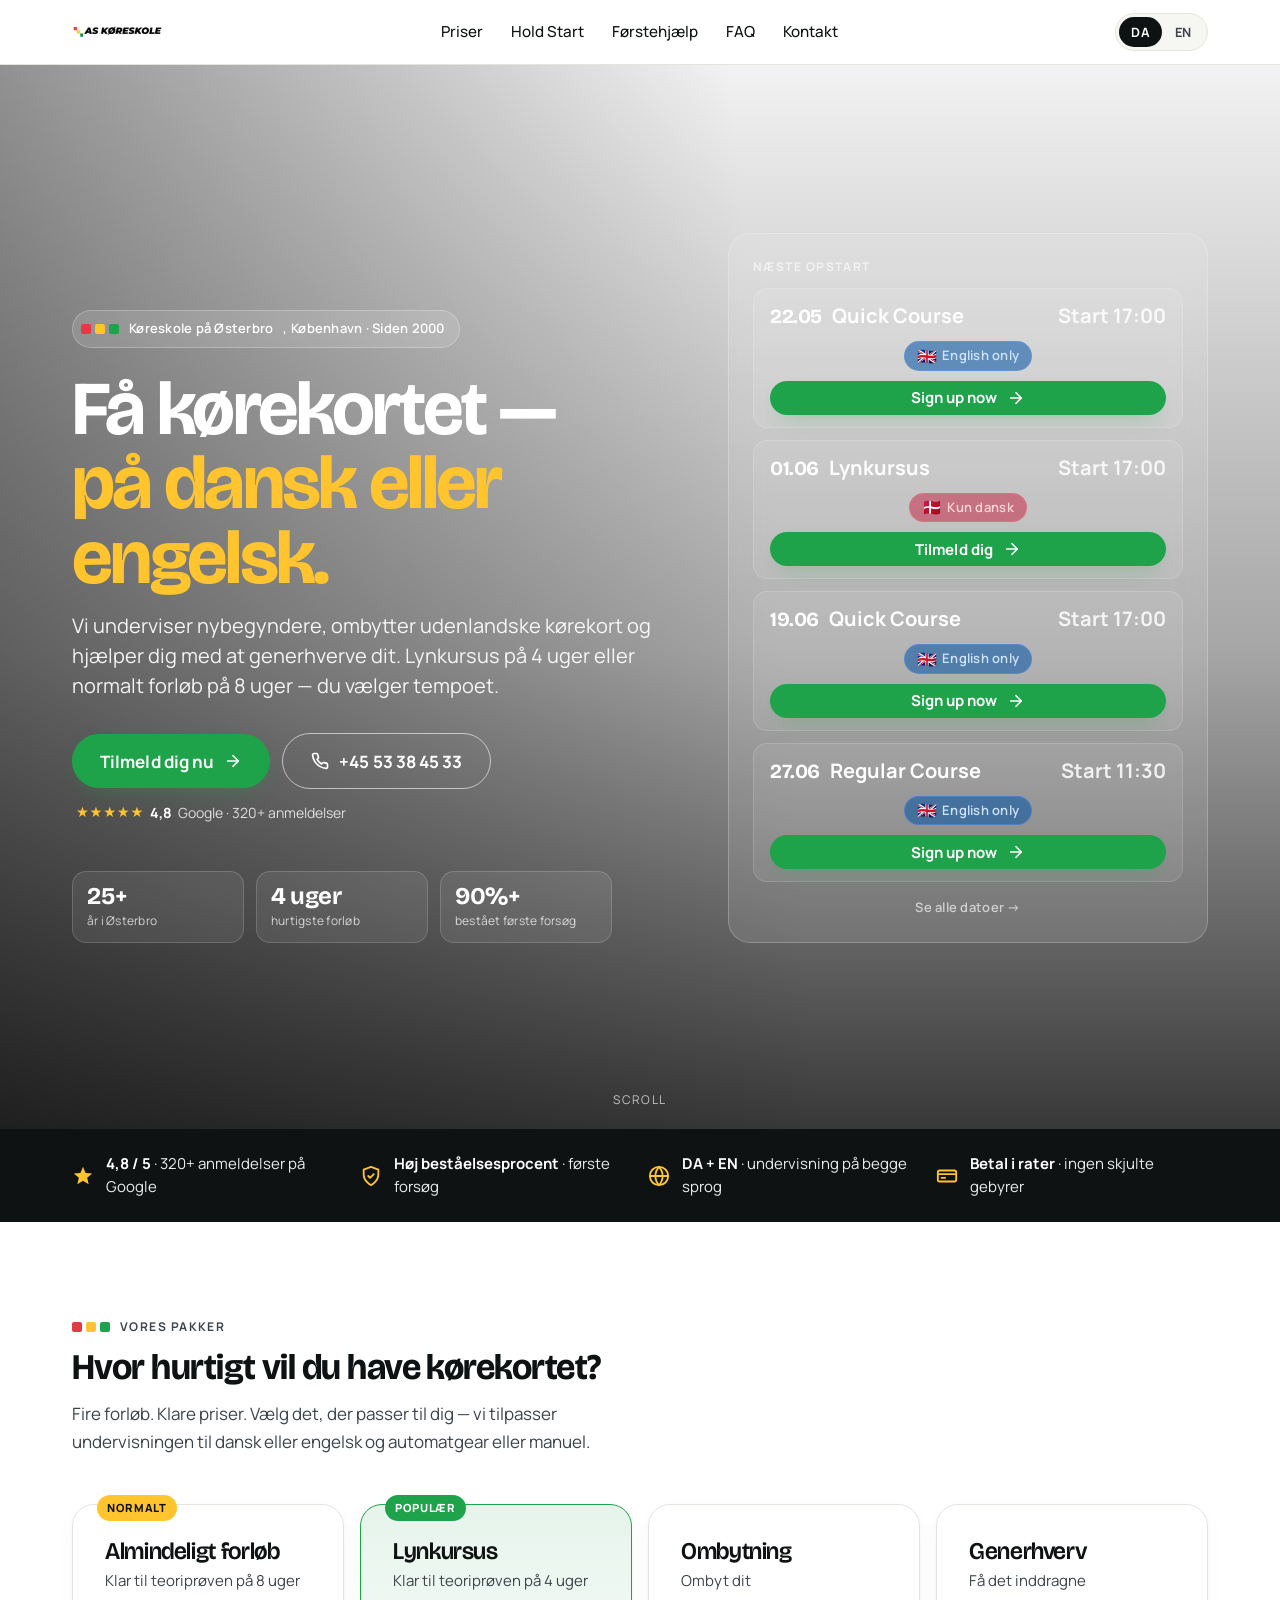
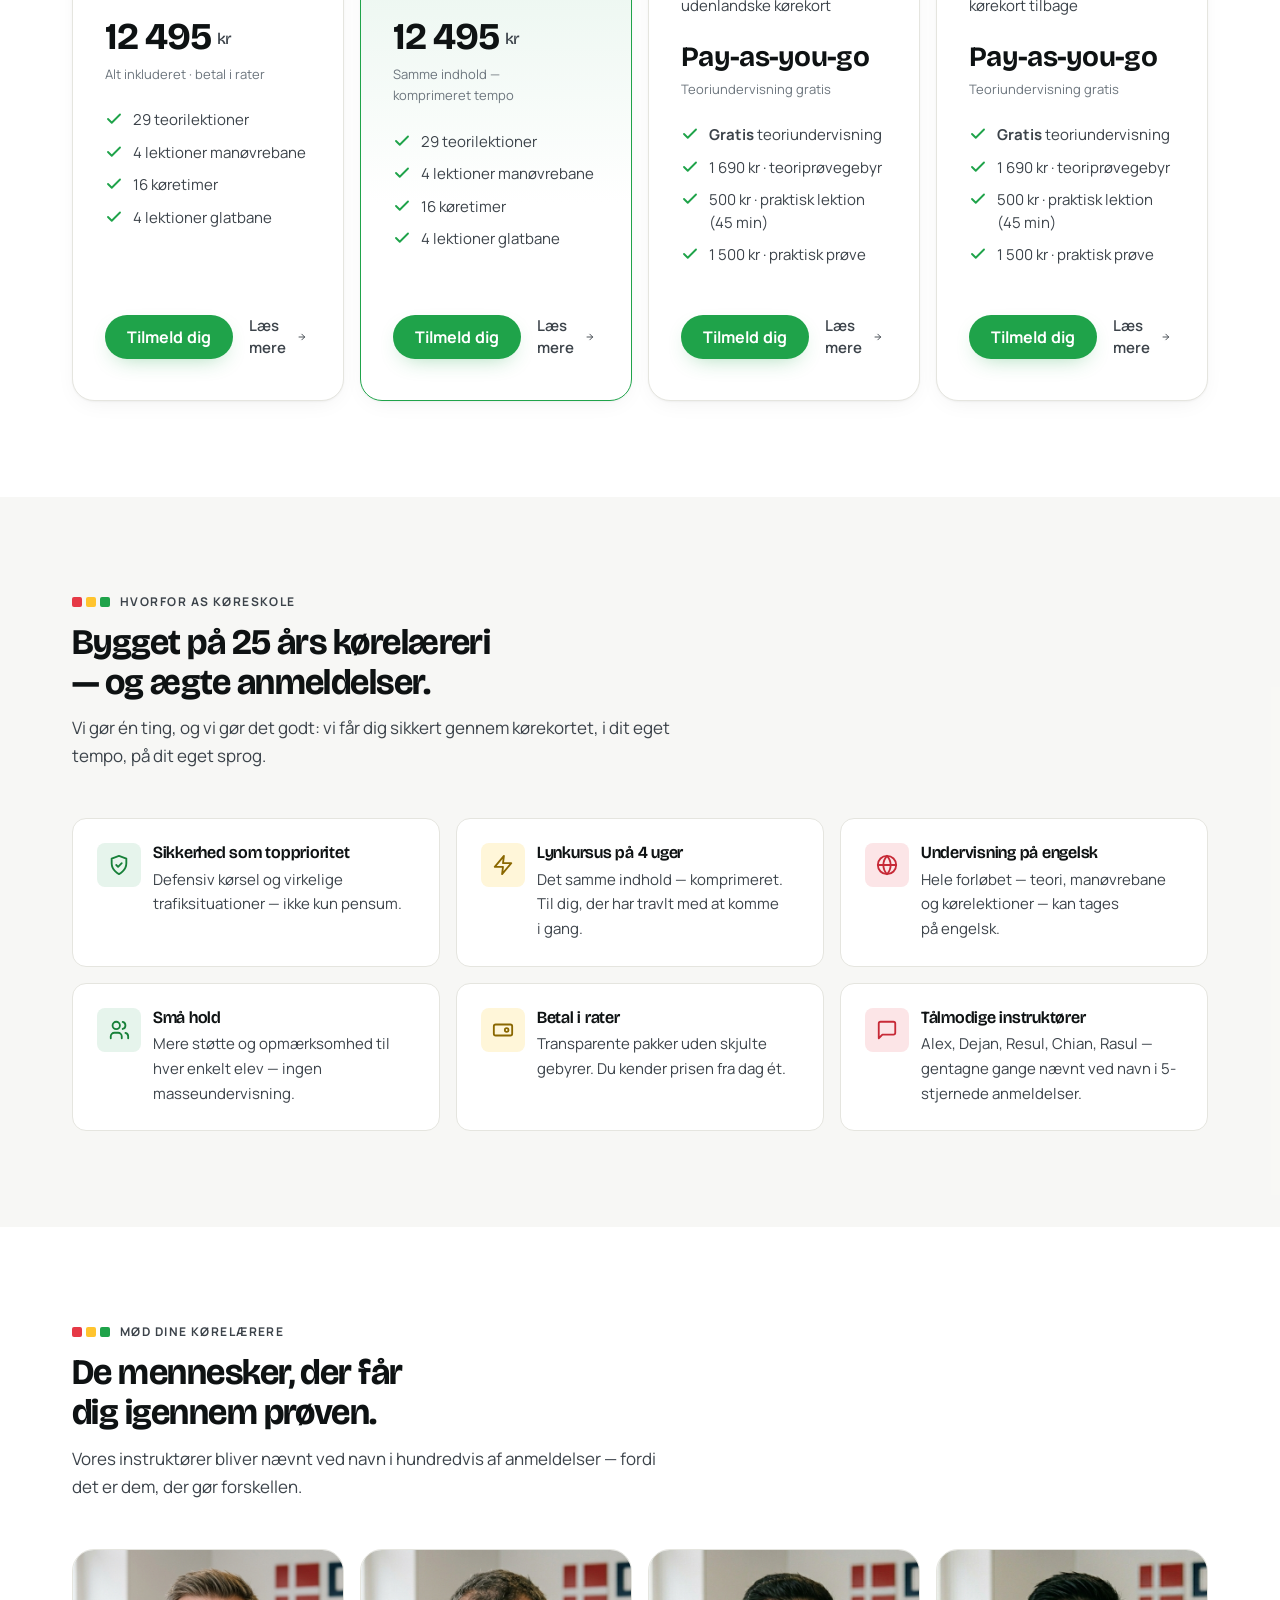
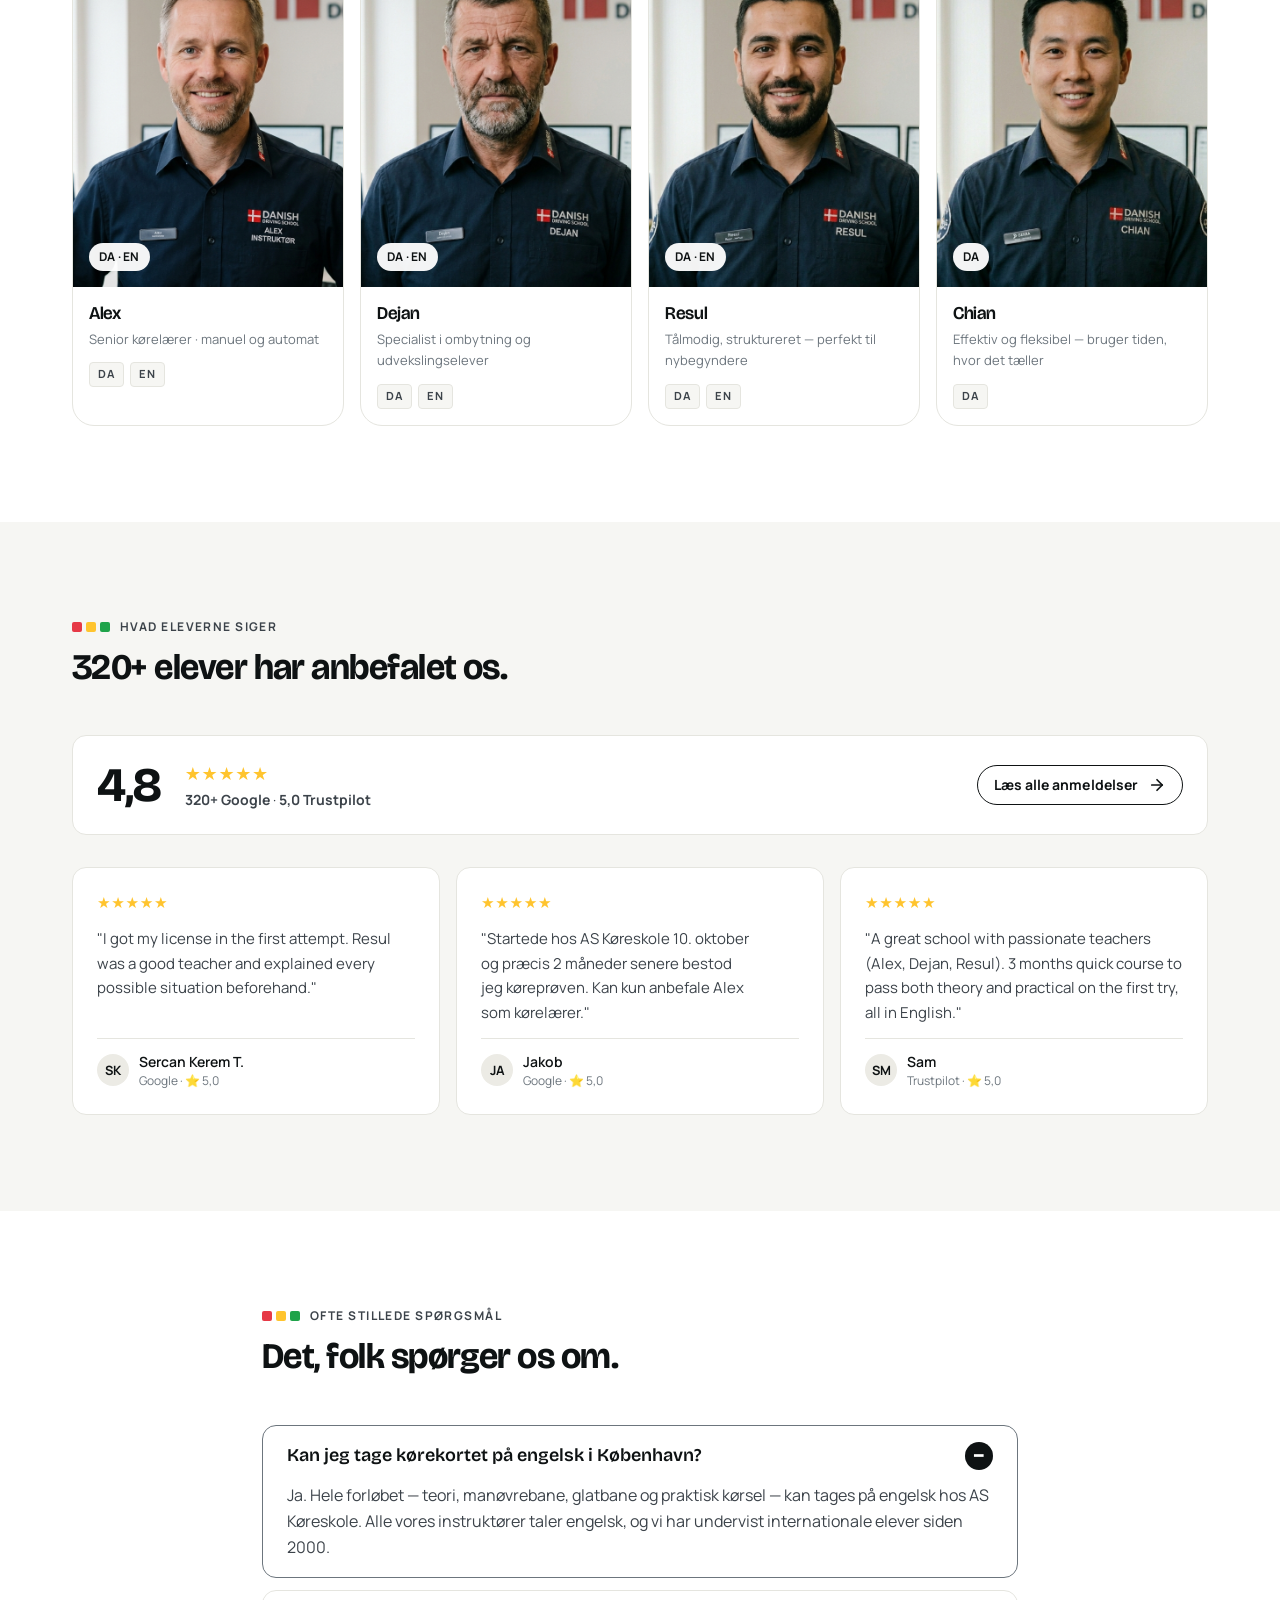
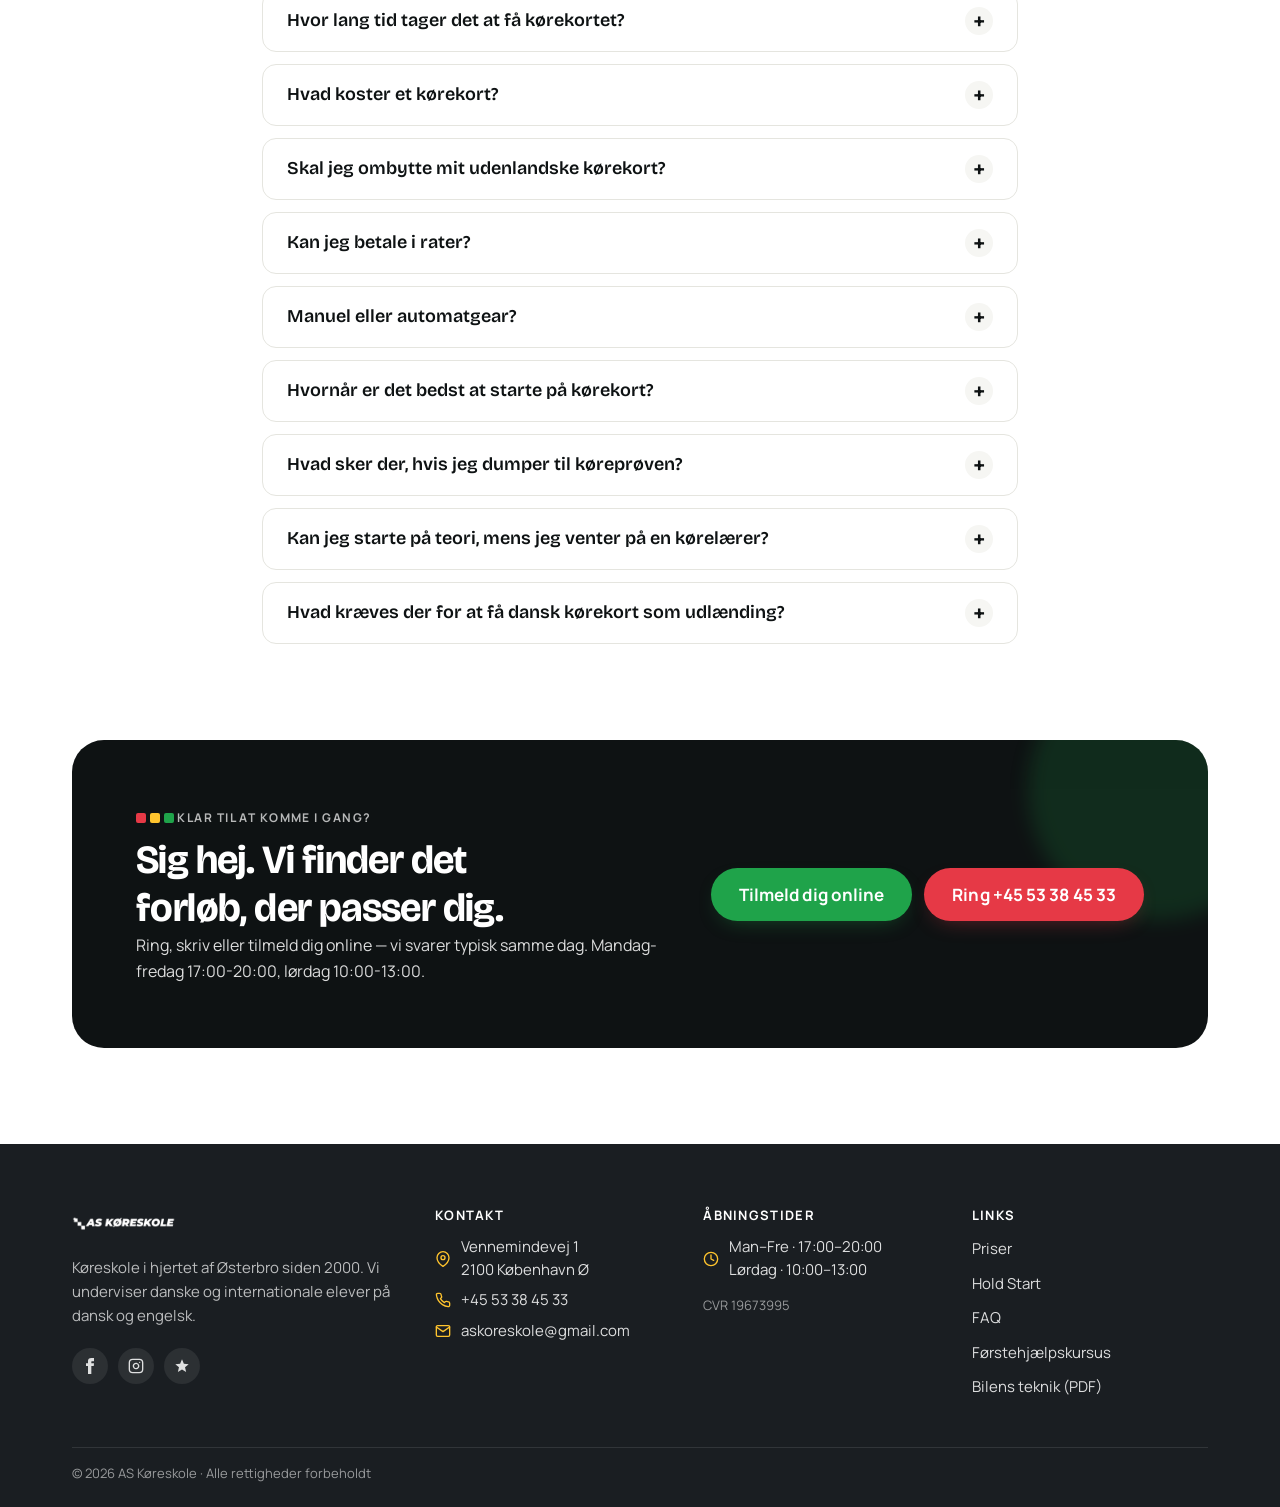
==== commit 458de332: "Replace two-button lang toggle with sliding pill indicator Black pill now slides smoothly between DA" ====
--- a/index.html
+++ b/index.html
@@ -239,8 +239,19 @@
     background: var(--paper-2);
     border: 1px solid var(--line);
     border-radius: var(--r-pill);
-    gap: 2px;
-  }
+    gap: 0;
+    position: relative;
+  }
+  .lang-indicator {
+    position: absolute;
+    top: 3px; left: 3px; bottom: 3px;
+    width: calc(50% - 3px);
+    background: var(--ink);
+    border-radius: var(--r-pill);
+    transition: transform 0.25s cubic-bezier(0.34, 1.1, 0.64, 1);
+    pointer-events: none;
+  }
+  .lang-toggle[data-active="en"] .lang-indicator { transform: translateX(100%); }
   .lang-toggle button {
     font-family: var(--font-text);
     font-weight: 700;
@@ -249,12 +260,12 @@
     padding: 6px 12px;
     border-radius: var(--r-pill);
     color: var(--ink-2);
-    transition: background var(--dur-fast) var(--ease-in-out), color var(--dur-fast) var(--ease-in-out);
-  }
-  .lang-toggle button[aria-pressed="true"] {
-    background: var(--ink);
-    color: var(--paper);
-  }
+    background: transparent;
+    position: relative;
+    z-index: 1;
+    transition: color 0.25s var(--ease-in-out);
+  }
+  .lang-toggle button[aria-pressed="true"] { color: var(--paper); }
   .lang-toggle button:hover[aria-pressed="false"] { color: var(--ink); }
 
   .menu-btn {
@@ -1162,14 +1173,15 @@
 
     <nav class="nav-desktop" aria-label="Hovednavigation">
       <a href="#priser" data-i18n="nav.prices">Priser</a>
-      <a href="#start" data-i18n="nav.start">Hold Start</a>
-      <a href="#foerstehjaelp" data-i18n="nav.firstaid">Førstehjælp</a>
+      <a href="hold-start.html" data-i18n="nav.start">Hold Start</a>
+      <a href="foerstehjaelp.html" data-i18n="nav.firstaid">Førstehjælp</a>
       <a href="#faq" data-i18n="nav.faq">FAQ</a>
       <a href="#kontakt" data-i18n="nav.contact">Kontakt</a>
     </nav>
 
     <div class="header-actions">
-      <div class="lang-toggle" role="group" aria-label="Sprog / Language">
+      <div class="lang-toggle" role="group" aria-label="Sprog / Language" data-active="da">
+        <span class="lang-indicator" aria-hidden="true"></span>
         <button type="button" aria-pressed="true"  data-lang="da">DA</button>
         <button type="button" aria-pressed="false" data-lang="en">EN</button>
       </div>
@@ -1210,7 +1222,7 @@
       </p>
 
       <div class="hero-cta-row">
-        <a href="#tilmeld" class="btn btn-go btn-lg" data-i18n="hero.primary">
+        <a href="hold-start.html?ul=da" class="btn btn-go btn-lg" data-i18n="hero.primary">
           Tilmeld dig nu
           <svg class="icon" viewBox="0 0 24 24" fill="none" stroke="currentColor" stroke-width="2.25" stroke-linecap="round" stroke-linejoin="round"><path d="M5 12h14"/><path d="m12 5 7 7-7 7"/></svg>
         </a>
@@ -1250,7 +1262,7 @@
           <div class="start-entry-lang">
             <span class="start-lang-badge en"><span class="start-flag">🇬🇧</span> English only</span>
           </div>
-          <a href="#tilmeld" class="btn btn-go">Sign up now <svg class="icon" viewBox="0 0 24 24" fill="none" stroke="currentColor" stroke-width="2.25" stroke-linecap="round" stroke-linejoin="round"><path d="M5 12h14"/><path d="m12 5 7 7-7 7"/></svg></a>
+          <a href="tilmelding.html?ul=da&date=22.05.2025&course=Quick+Course&lang=en&time=17%3A00" class="btn btn-go">Sign up now <svg class="icon" viewBox="0 0 24 24" fill="none" stroke="currentColor" stroke-width="2.25" stroke-linecap="round" stroke-linejoin="round"><path d="M5 12h14"/><path d="m12 5 7 7-7 7"/></svg></a>
         </div>
 
         <!-- DA: Lynkursus 01.06 — always Danish -->
@@ -1263,7 +1275,7 @@
           <div class="start-entry-lang">
             <span class="start-lang-badge da"><span class="start-flag">🇩🇰</span> Kun dansk</span>
           </div>
-          <a href="#tilmeld" class="btn btn-go">Tilmeld dig <svg class="icon" viewBox="0 0 24 24" fill="none" stroke="currentColor" stroke-width="2.25" stroke-linecap="round" stroke-linejoin="round"><path d="M5 12h14"/><path d="m12 5 7 7-7 7"/></svg></a>
+          <a href="tilmelding.html?ul=da&date=01.06.2025&course=Lynkursus&lang=da&time=17%3A00" class="btn btn-go">Tilmeld dig <svg class="icon" viewBox="0 0 24 24" fill="none" stroke="currentColor" stroke-width="2.25" stroke-linecap="round" stroke-linejoin="round"><path d="M5 12h14"/><path d="m12 5 7 7-7 7"/></svg></a>
         </div>
 
         <!-- EN: Quick Course 19.06 — always English -->
@@ -1276,7 +1288,7 @@
           <div class="start-entry-lang">
             <span class="start-lang-badge en"><span class="start-flag">🇬🇧</span> English only</span>
           </div>
-          <a href="#tilmeld" class="btn btn-go">Sign up now <svg class="icon" viewBox="0 0 24 24" fill="none" stroke="currentColor" stroke-width="2.25" stroke-linecap="round" stroke-linejoin="round"><path d="M5 12h14"/><path d="m12 5 7 7-7 7"/></svg></a>
+          <a href="tilmelding.html?ul=da&date=19.06.2025&course=Quick+Course&lang=en&time=17%3A00" class="btn btn-go">Sign up now <svg class="icon" viewBox="0 0 24 24" fill="none" stroke="currentColor" stroke-width="2.25" stroke-linecap="round" stroke-linejoin="round"><path d="M5 12h14"/><path d="m12 5 7 7-7 7"/></svg></a>
         </div>
 
         <!-- EN: Regular Course 27.06 — always English -->
@@ -1289,12 +1301,12 @@
           <div class="start-entry-lang">
             <span class="start-lang-badge en"><span class="start-flag">🇬🇧</span> English only</span>
           </div>
-          <a href="#tilmeld" class="btn btn-go">Sign up now <svg class="icon" viewBox="0 0 24 24" fill="none" stroke="currentColor" stroke-width="2.25" stroke-linecap="round" stroke-linejoin="round"><path d="M5 12h14"/><path d="m12 5 7 7-7 7"/></svg></a>
+          <a href="tilmelding.html?ul=da&date=27.06.2025&course=Regular+Course&lang=en&time=11%3A30" class="btn btn-go">Sign up now <svg class="icon" viewBox="0 0 24 24" fill="none" stroke="currentColor" stroke-width="2.25" stroke-linecap="round" stroke-linejoin="round"><path d="M5 12h14"/><path d="m12 5 7 7-7 7"/></svg></a>
         </div>
       </div>
 
       <div class="start-card-footer">
-        <a href="https://askoreskole.dk/start/" data-i18n="start.allDates">Se alle datoer →</a>
+        <a href="hold-start.html" data-i18n="start.allDates">Se alle datoer →</a>
       </div>
     </aside>
   </div>
@@ -1351,8 +1363,8 @@
           <li><svg viewBox="0 0 24 24" fill="none" stroke="currentColor" stroke-width="2.5" stroke-linecap="round" stroke-linejoin="round"><path d="M20 6 9 17l-5-5"/></svg><span data-i18n="courses.l4">4 lektioner glatbane</span></li>
         </ul>
         <div class="actions">
-          <a href="#tilmeld" class="btn btn-go" data-i18n="cta.signup">Tilmeld dig</a>
-          <a href="#" class="link" data-i18n="cta.readMore">Læs mere <svg viewBox="0 0 24 24" fill="none" stroke="currentColor" stroke-width="2.25" stroke-linecap="round" stroke-linejoin="round"><path d="M5 12h14"/><path d="m12 5 7 7-7 7"/></svg></a>
+          <a href="tilmelding.html?ul=da&course=Almindeligt+forl%C3%B8b" class="btn btn-go" data-i18n="cta.signup">Tilmeld dig</a>
+          <a href="hold-start.html" class="link" data-i18n="cta.readMore">Læs mere <svg viewBox="0 0 24 24" fill="none" stroke="currentColor" stroke-width="2.25" stroke-linecap="round" stroke-linejoin="round"><path d="M5 12h14"/><path d="m12 5 7 7-7 7"/></svg></a>
         </div>
       </article>
 
@@ -1369,8 +1381,8 @@
           <li><svg viewBox="0 0 24 24" fill="none" stroke="currentColor" stroke-width="2.5" stroke-linecap="round" stroke-linejoin="round"><path d="M20 6 9 17l-5-5"/></svg><span data-i18n="courses.l4">4 lektioner glatbane</span></li>
         </ul>
         <div class="actions">
-          <a href="#tilmeld" class="btn btn-go" data-i18n="cta.signup">Tilmeld dig</a>
-          <a href="#" class="link" data-i18n="cta.readMore">Læs mere <svg viewBox="0 0 24 24" fill="none" stroke="currentColor" stroke-width="2.25" stroke-linecap="round" stroke-linejoin="round"><path d="M5 12h14"/><path d="m12 5 7 7-7 7"/></svg></a>
+          <a href="tilmelding.html?ul=da&course=Lynkursus" class="btn btn-go" data-i18n="cta.signup">Tilmeld dig</a>
+          <a href="hold-start.html" class="link" data-i18n="cta.readMore">Læs mere <svg viewBox="0 0 24 24" fill="none" stroke="currentColor" stroke-width="2.25" stroke-linecap="round" stroke-linejoin="round"><path d="M5 12h14"/><path d="m12 5 7 7-7 7"/></svg></a>
         </div>
       </article>
 
@@ -1386,7 +1398,7 @@
           <li><svg viewBox="0 0 24 24" fill="none" stroke="currentColor" stroke-width="2.5" stroke-linecap="round" stroke-linejoin="round"><path d="M20 6 9 17l-5-5"/></svg><span data-i18n="ex.l4">1 500 kr · praktisk prøve</span></li>
         </ul>
         <div class="actions">
-          <a href="#tilmeld" class="btn btn-go" data-i18n="cta.signup">Tilmeld dig</a>
+          <a href="tilmelding.html?ul=da&course=Ombytning" class="btn btn-go" data-i18n="cta.signup">Tilmeld dig</a>
           <a href="#" class="link" data-i18n="cta.readMore">Læs mere <svg viewBox="0 0 24 24" fill="none" stroke="currentColor" stroke-width="2.25" stroke-linecap="round" stroke-linejoin="round"><path d="M5 12h14"/><path d="m12 5 7 7-7 7"/></svg></a>
         </div>
       </article>
@@ -1403,7 +1415,7 @@
           <li><svg viewBox="0 0 24 24" fill="none" stroke="currentColor" stroke-width="2.5" stroke-linecap="round" stroke-linejoin="round"><path d="M20 6 9 17l-5-5"/></svg><span data-i18n="ex.l4">1 500 kr · praktisk prøve</span></li>
         </ul>
         <div class="actions">
-          <a href="#tilmeld" class="btn btn-go" data-i18n="cta.signup">Tilmeld dig</a>
+          <a href="tilmelding.html?ul=da&course=Generhverv" class="btn btn-go" data-i18n="cta.signup">Tilmeld dig</a>
           <a href="#" class="link" data-i18n="cta.readMore">Læs mere <svg viewBox="0 0 24 24" fill="none" stroke="currentColor" stroke-width="2.25" stroke-linecap="round" stroke-linejoin="round"><path d="M5 12h14"/><path d="m12 5 7 7-7 7"/></svg></a>
         </div>
       </article>
@@ -1659,7 +1671,7 @@
         <p data-i18n="cta.p">Ring, skriv eller tilmeld dig online — vi svarer typisk samme dag. Mandag-fredag 17:00-20:00, lørdag 10:00-13:00.</p>
       </div>
       <div class="actions">
-        <a href="#" class="btn btn-go btn-lg" data-i18n="cta.signupBig">Tilmeld dig online</a>
+        <a href="hold-start.html?ul=da" class="btn btn-go btn-lg" data-i18n="cta.signupBig">Tilmeld dig online</a>
         <a href="tel:+4553384533" class="btn btn-stop btn-lg" data-i18n="cta.callBig">Ring +45 53 38 45 33</a>
       </div>
     </div>
@@ -1763,8 +1775,8 @@
     </div>
     <nav class="drawer-nav" aria-label="Hovedmenu (mobil)">
       <a href="#priser" data-close><span data-i18n="nav.prices">Priser</span> <svg viewBox="0 0 24 24" fill="none" stroke="currentColor" stroke-width="2" stroke-linecap="round" stroke-linejoin="round"><path d="m9 18 6-6-6-6"/></svg></a>
-      <a href="#start" data-close><span data-i18n="nav.start">Hold Start</span> <svg viewBox="0 0 24 24" fill="none" stroke="currentColor" stroke-width="2" stroke-linecap="round" stroke-linejoin="round"><path d="m9 18 6-6-6-6"/></svg></a>
-      <a href="#foerstehjaelp" data-close><span data-i18n="nav.firstaid">Førstehjælp</span> <svg viewBox="0 0 24 24" fill="none" stroke="currentColor" stroke-width="2" stroke-linecap="round" stroke-linejoin="round"><path d="m9 18 6-6-6-6"/></svg></a>
+      <a href="hold-start.html" data-close><span data-i18n="nav.start">Hold Start</span> <svg viewBox="0 0 24 24" fill="none" stroke="currentColor" stroke-width="2" stroke-linecap="round" stroke-linejoin="round"><path d="m9 18 6-6-6-6"/></svg></a>
+      <a href="foerstehjaelp.html" data-close><span data-i18n="nav.firstaid">Førstehjælp</span> <svg viewBox="0 0 24 24" fill="none" stroke="currentColor" stroke-width="2" stroke-linecap="round" stroke-linejoin="round"><path d="m9 18 6-6-6-6"/></svg></a>
       <a href="#faq" data-close><span data-i18n="nav.faq">FAQ</span> <svg viewBox="0 0 24 24" fill="none" stroke="currentColor" stroke-width="2" stroke-linecap="round" stroke-linejoin="round"><path d="m9 18 6-6-6-6"/></svg></a>
       <a href="#kontakt" data-close><span data-i18n="nav.contact">Kontakt</span> <svg viewBox="0 0 24 24" fill="none" stroke="currentColor" stroke-width="2" stroke-linecap="round" stroke-linejoin="round"><path d="m9 18 6-6-6-6"/></svg></a>
     </nav>
@@ -1879,24 +1891,41 @@
     }
   };
 
+  function applyEN() {
+    document.documentElement.lang = "en";
+    document.querySelectorAll("[data-i18n]").forEach(el => {
+      if (!el.dataset.da) el.dataset.da = el.innerHTML;
+      const en = dict.en[el.dataset.i18n];
+      if (en) el.innerHTML = en;
+    });
+    document.querySelectorAll('a[href*="tilmelding.html"], a[href*="hold-start.html"]').forEach(a => {
+      a.href = a.href.replace('ul=da', 'ul=en');
+    });
+    document.querySelectorAll(".lang-toggle button").forEach(b => {
+      b.setAttribute("aria-pressed", b.dataset.lang === "en" ? "true" : "false");
+    });
+    document.querySelectorAll(".lang-toggle").forEach(t => t.dataset.active = "en");
+  }
+
+  // Restore language from previous session
+  if (localStorage.getItem("ask_lang") === "en") applyEN();
+
   const buttons = document.querySelectorAll(".lang-toggle button");
   buttons.forEach(b => b.addEventListener("click", () => {
     const lang = b.dataset.lang;
-    buttons.forEach(x => x.setAttribute("aria-pressed", x === b ? "true" : "false"));
-    document.documentElement.lang = lang;
-
-    // For DA we reload from inline text by reverting to data attributes;
-    // simplest: keep the DA text in a "data-da" cache on first run.
+    localStorage.setItem("ask_lang", lang);
     if (lang === "en") {
-      document.querySelectorAll("[data-i18n]").forEach(el => {
-        if (!el.dataset.da) el.dataset.da = el.innerHTML;
-        const en = dict.en[el.dataset.i18n];
-        if (en) el.innerHTML = en;
-      });
+      applyEN();
     } else {
       document.querySelectorAll("[data-i18n]").forEach(el => {
         if (el.dataset.da) el.innerHTML = el.dataset.da;
       });
+      document.querySelectorAll('a[href*="tilmelding.html"], a[href*="hold-start.html"]').forEach(a => {
+        a.href = a.href.replace('ul=en', 'ul=da');
+      });
+      document.documentElement.lang = "da";
+      buttons.forEach(x => x.setAttribute("aria-pressed", x === b ? "true" : "false"));
+      document.querySelectorAll(".lang-toggle").forEach(t => t.dataset.active = "da");
     }
   }));
 </script>
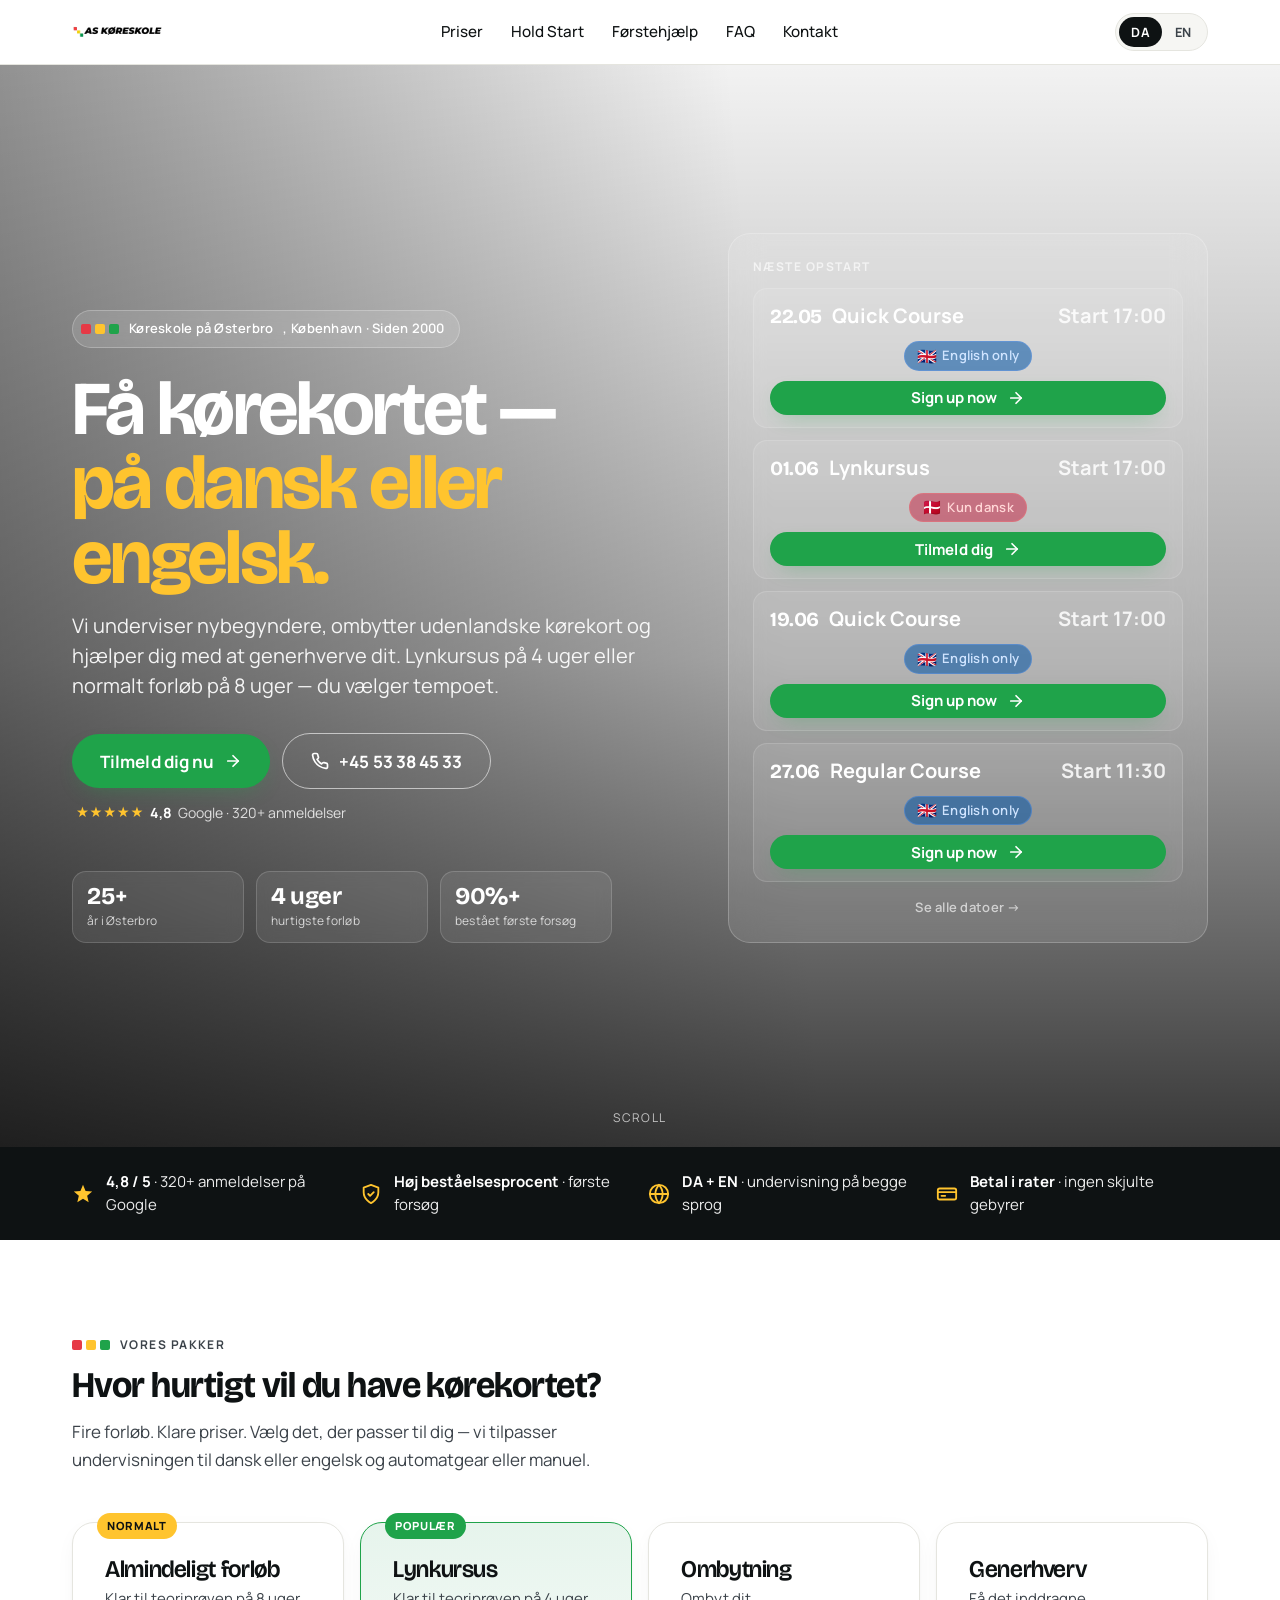
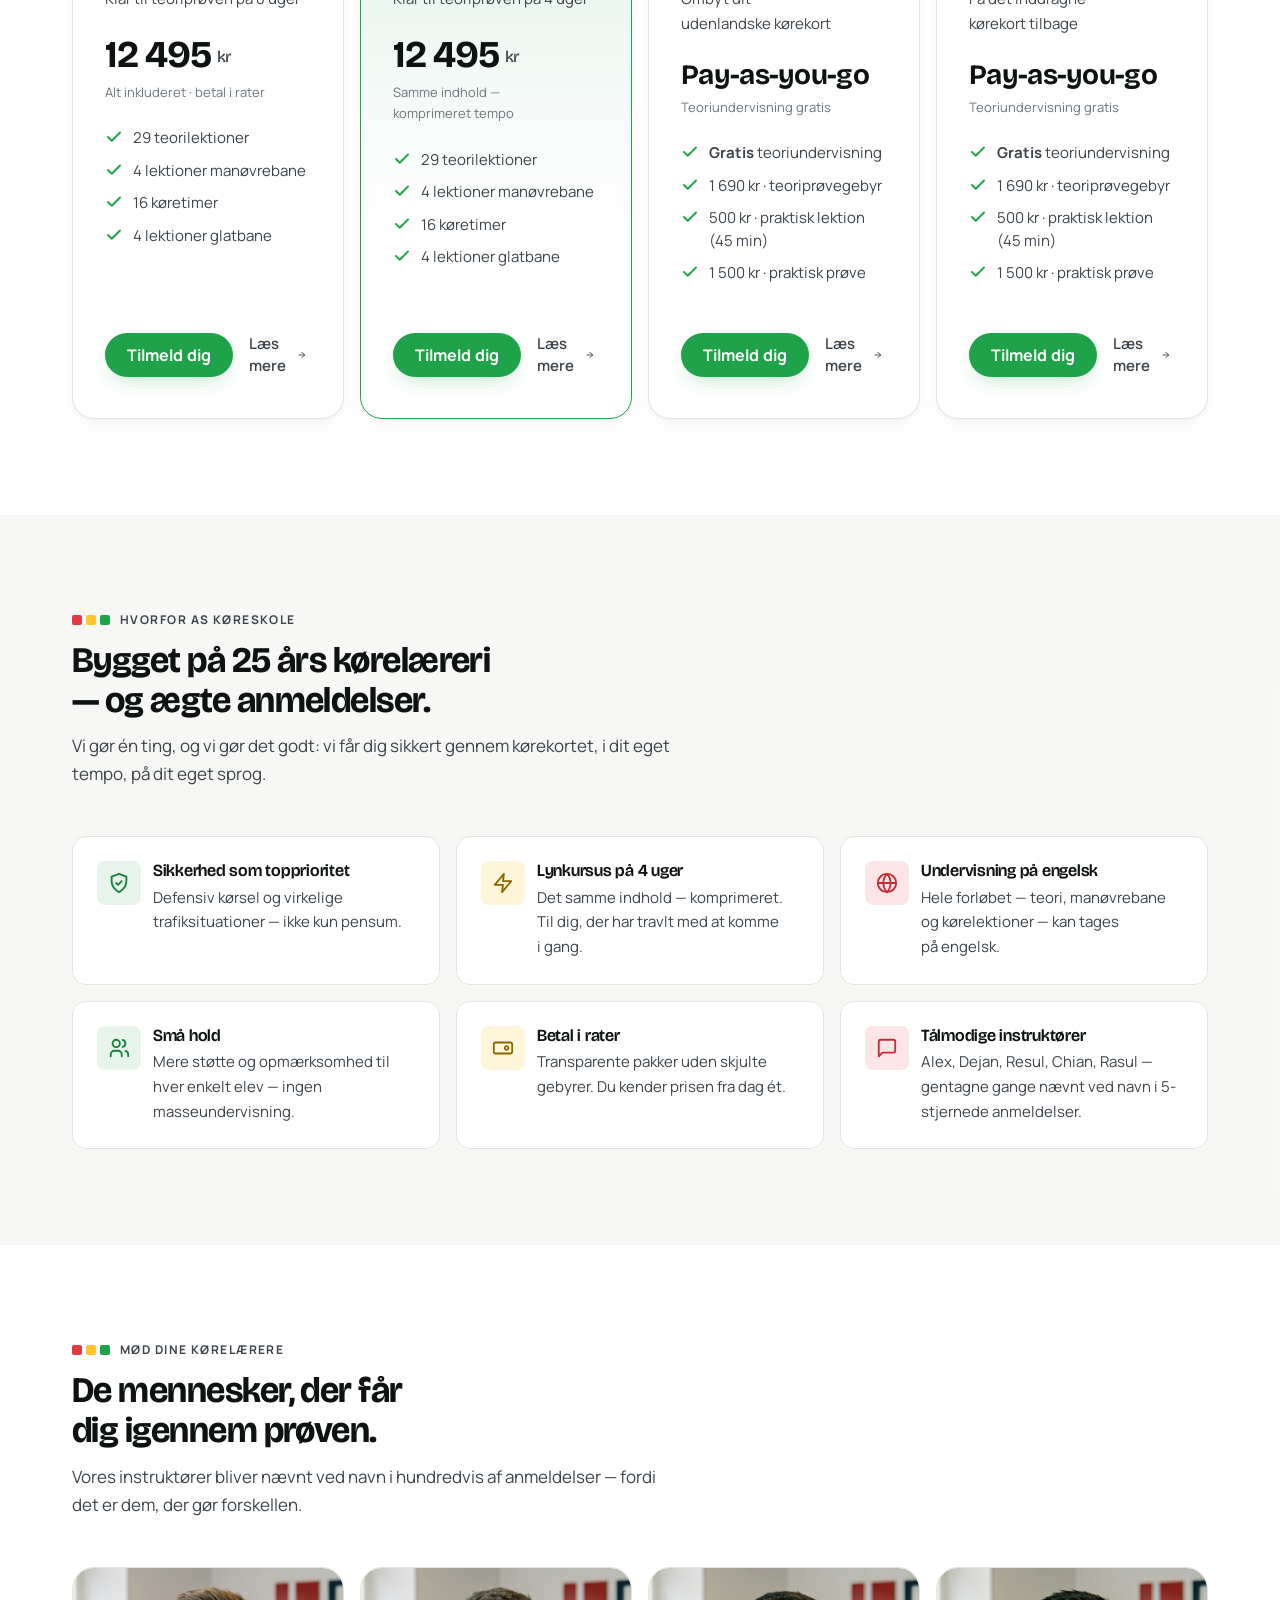
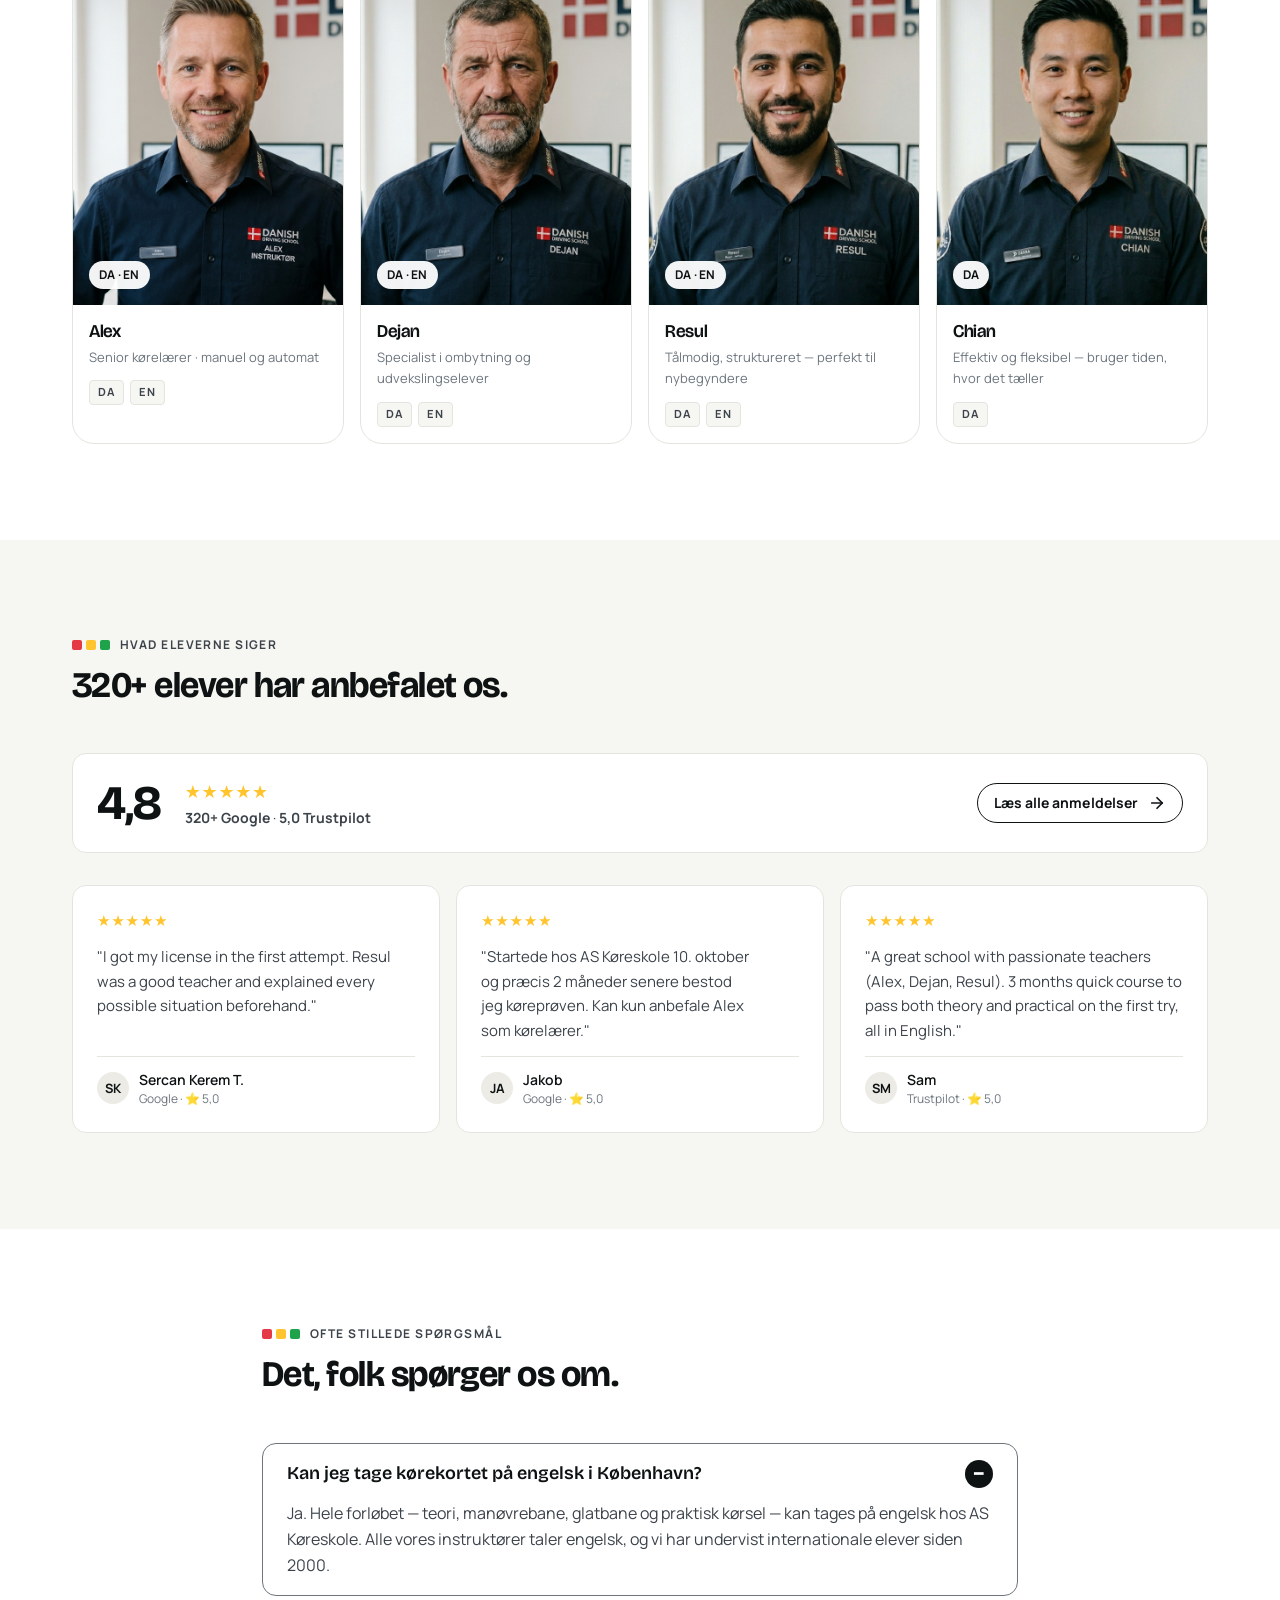
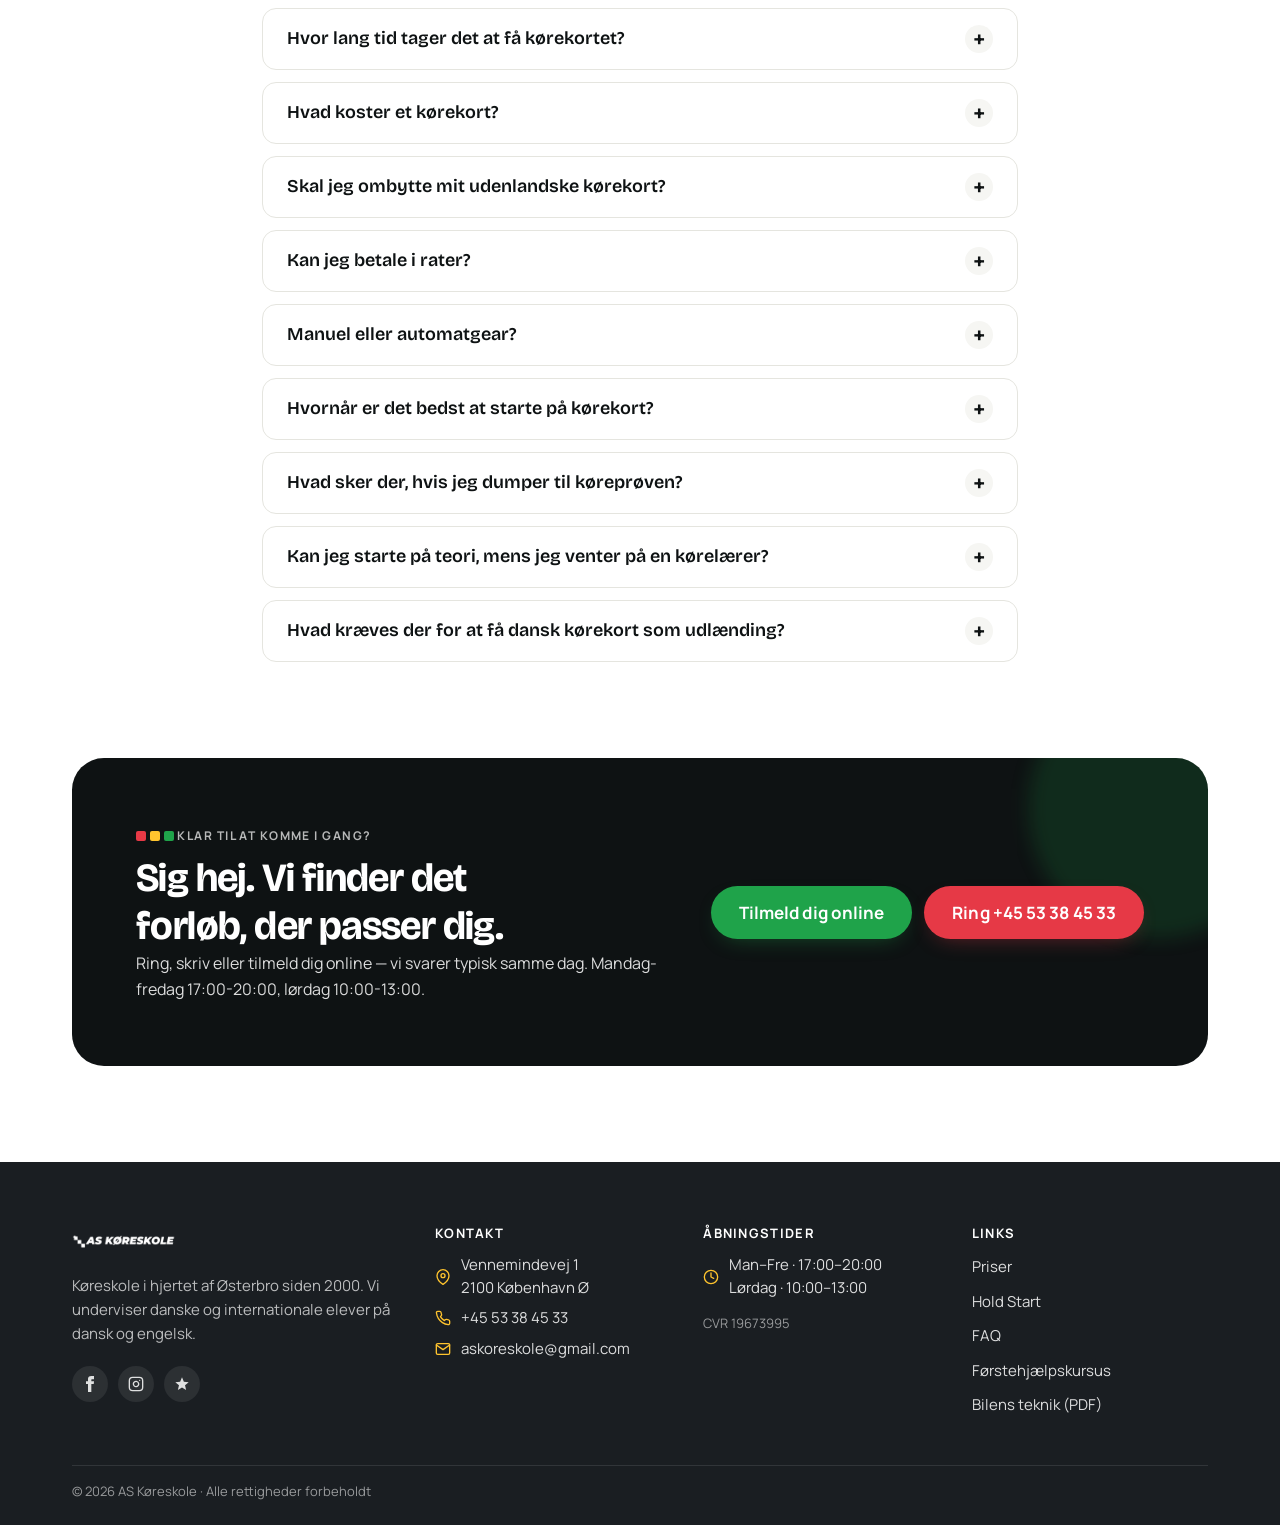
==== commit decd0c14: "Remove min-height from mobile hero so content starts at the top On mobile the hero now has no forced" ====
--- a/index.html
+++ b/index.html
@@ -341,7 +341,6 @@
   .hero {
     position: relative;
     isolation: isolate;
-    min-height: 92vh;
     color: white;
     overflow: hidden;
   }
@@ -361,12 +360,11 @@
   }
   .hero-inner {
     position: relative;
-    padding-top: clamp(48px, 8vh, 96px);
-    padding-bottom: clamp(100px, 12vh, 140px);
+    padding-top: 20px;
+    padding-bottom: 80px;
     display: flex;
     flex-direction: column;
-    justify-content: center;
-    min-height: 92vh;
+    justify-content: flex-start;
     gap: var(--s-5);
   }
   /* Mobile: start card first, then hero text */
@@ -1133,11 +1131,14 @@
     .nav-desktop { display: inline-flex; }
     .menu-btn    { display: none; }
     .mobile-cta  { display: none; }
+    .hero        { min-height: 92vh; }
     .hero-inner  {
       flex-direction: row;
       align-items: flex-end;
       justify-content: space-between;
-      padding-bottom: clamp(80px, 10vh, 120px);
+      min-height: 92vh;
+      padding-top: clamp(48px, 8vh, 96px);
+      padding-bottom: clamp(100px, 12vh, 140px);
       gap: var(--s-7);
     }
     .hero-left  { flex: 1; max-width: 620px; order: 0; }
